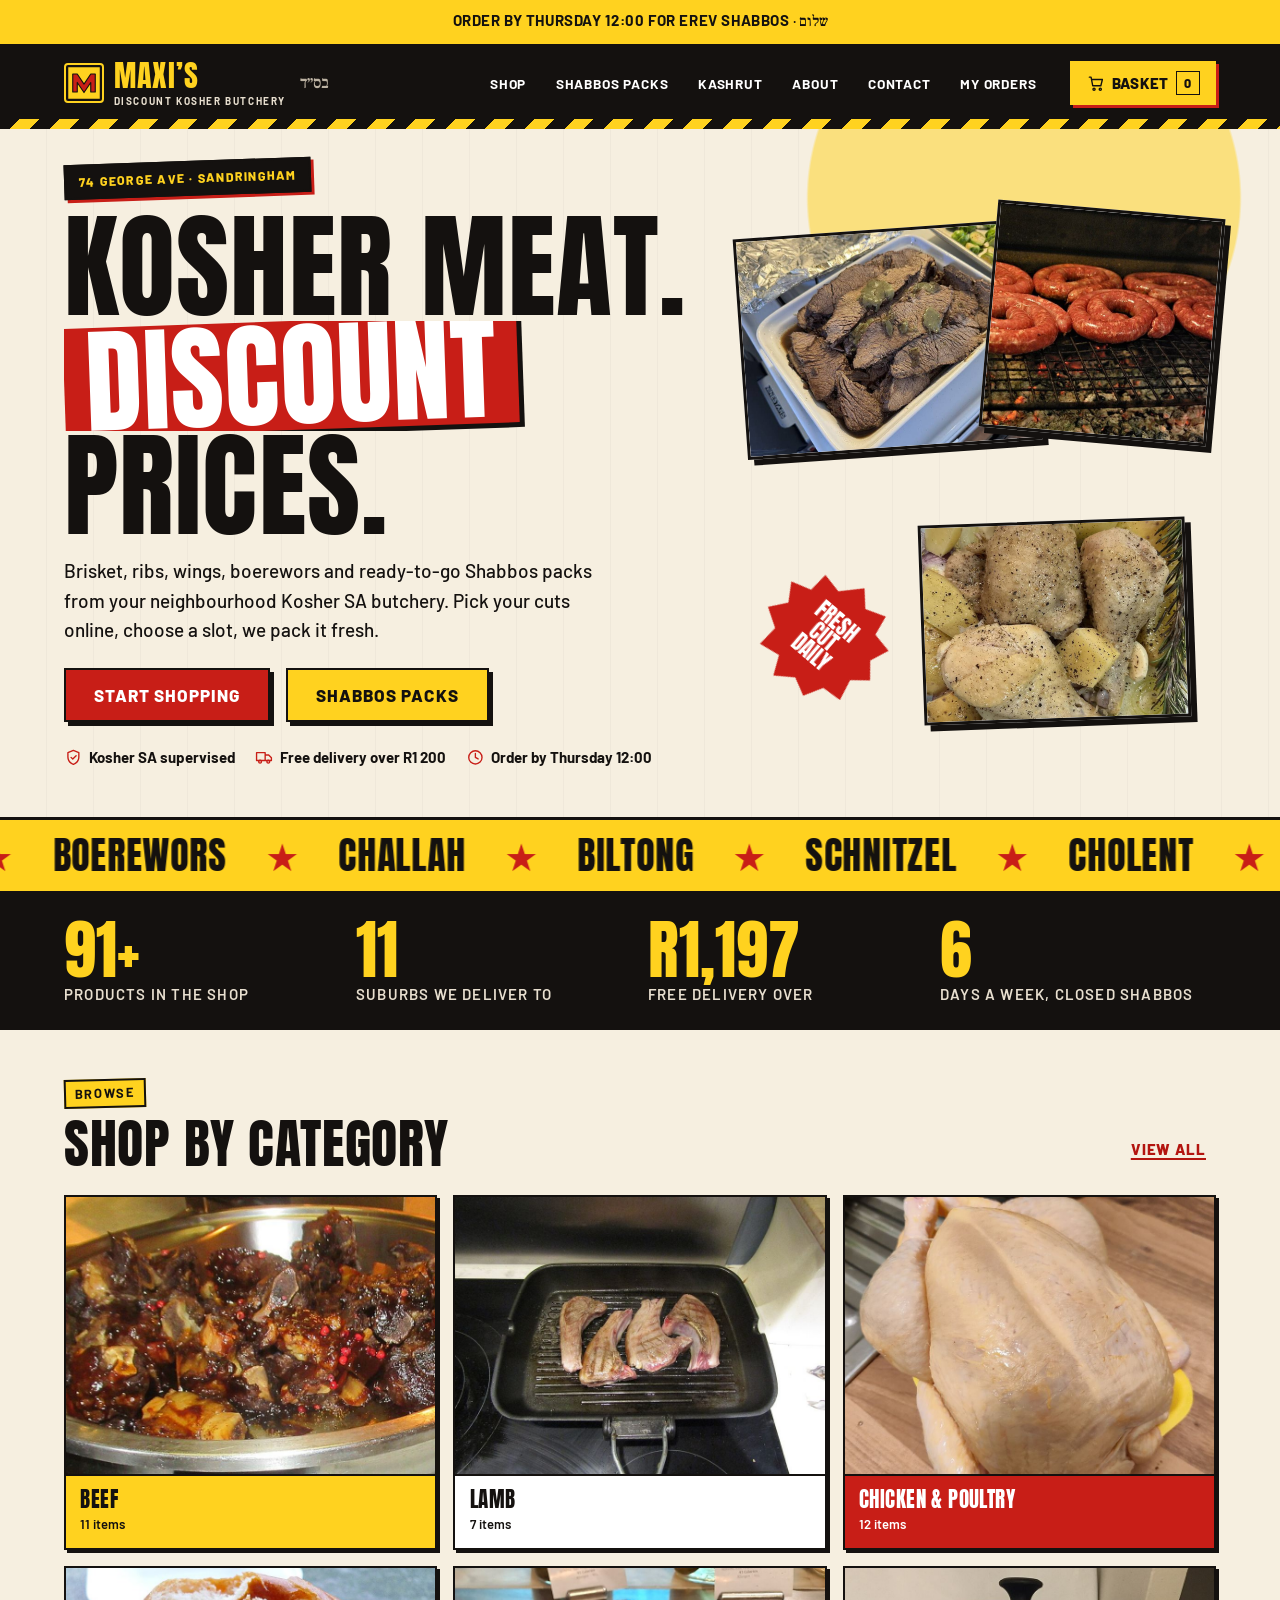
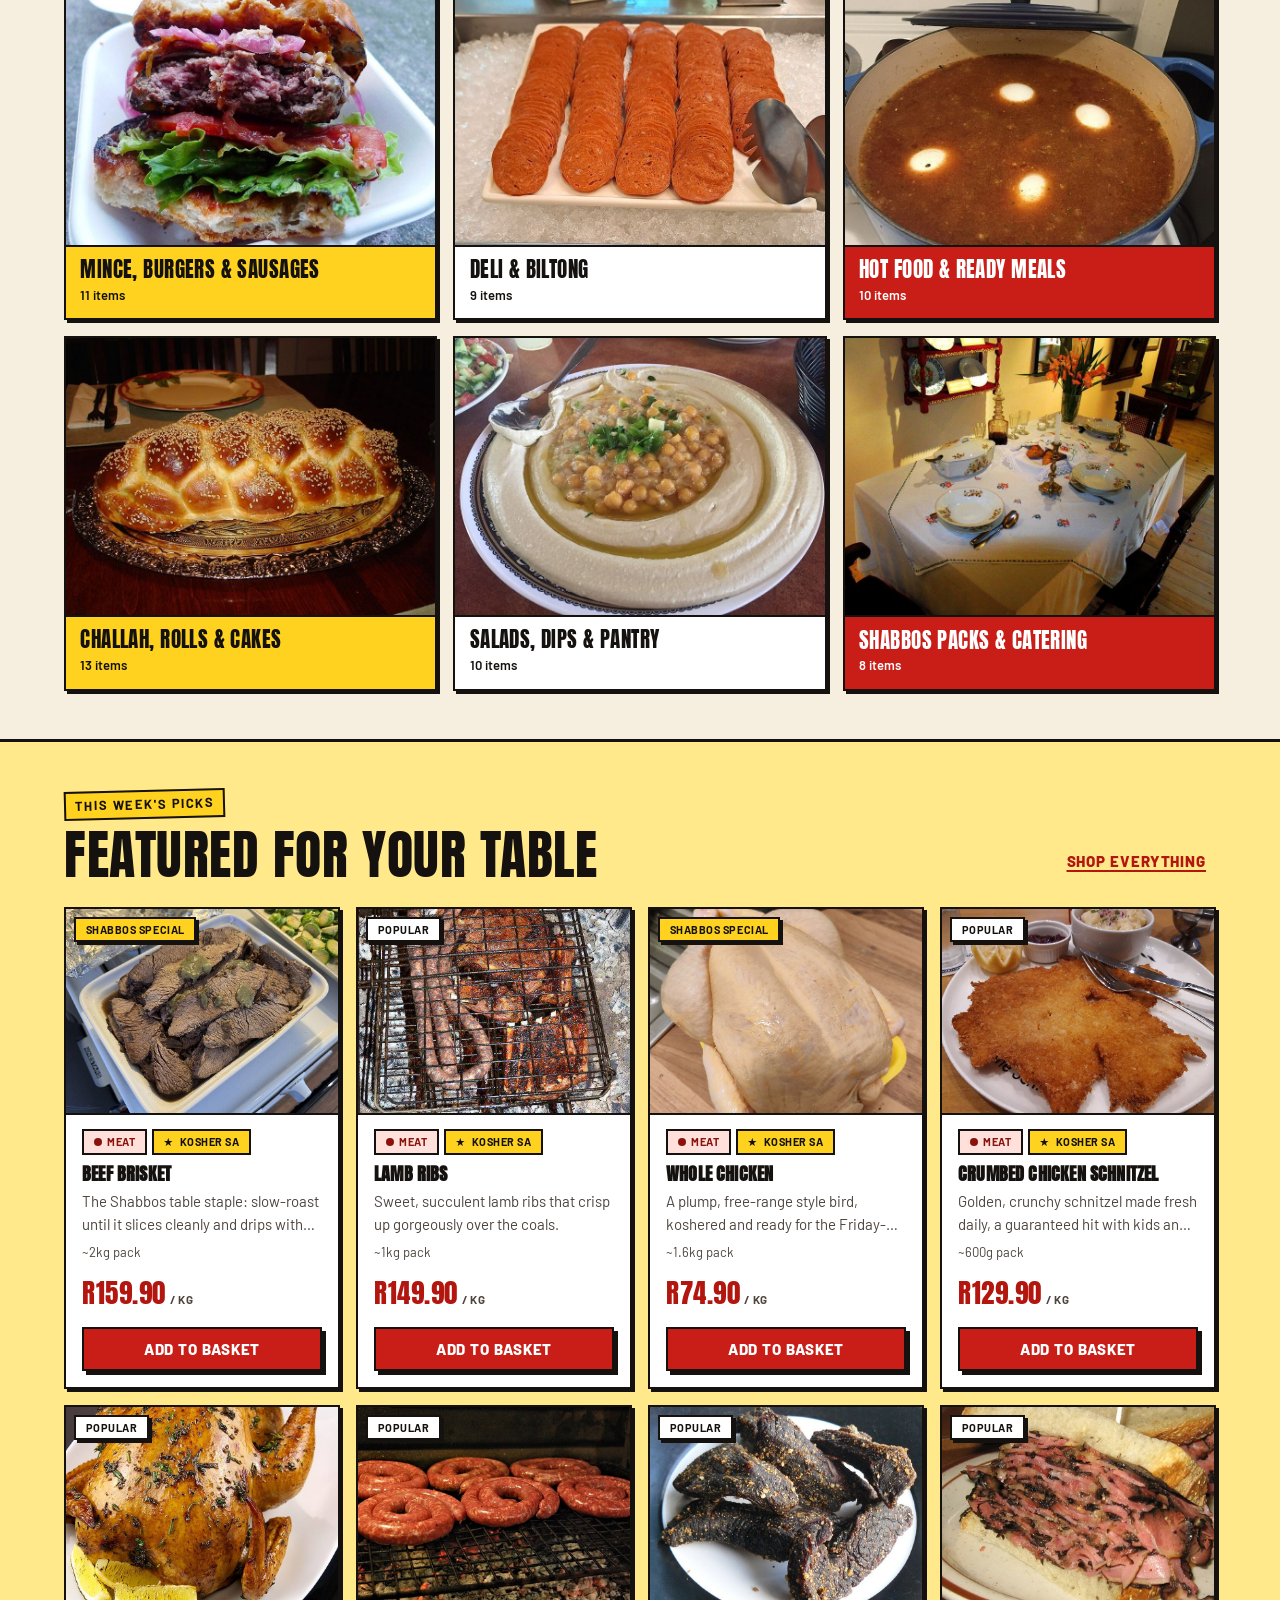
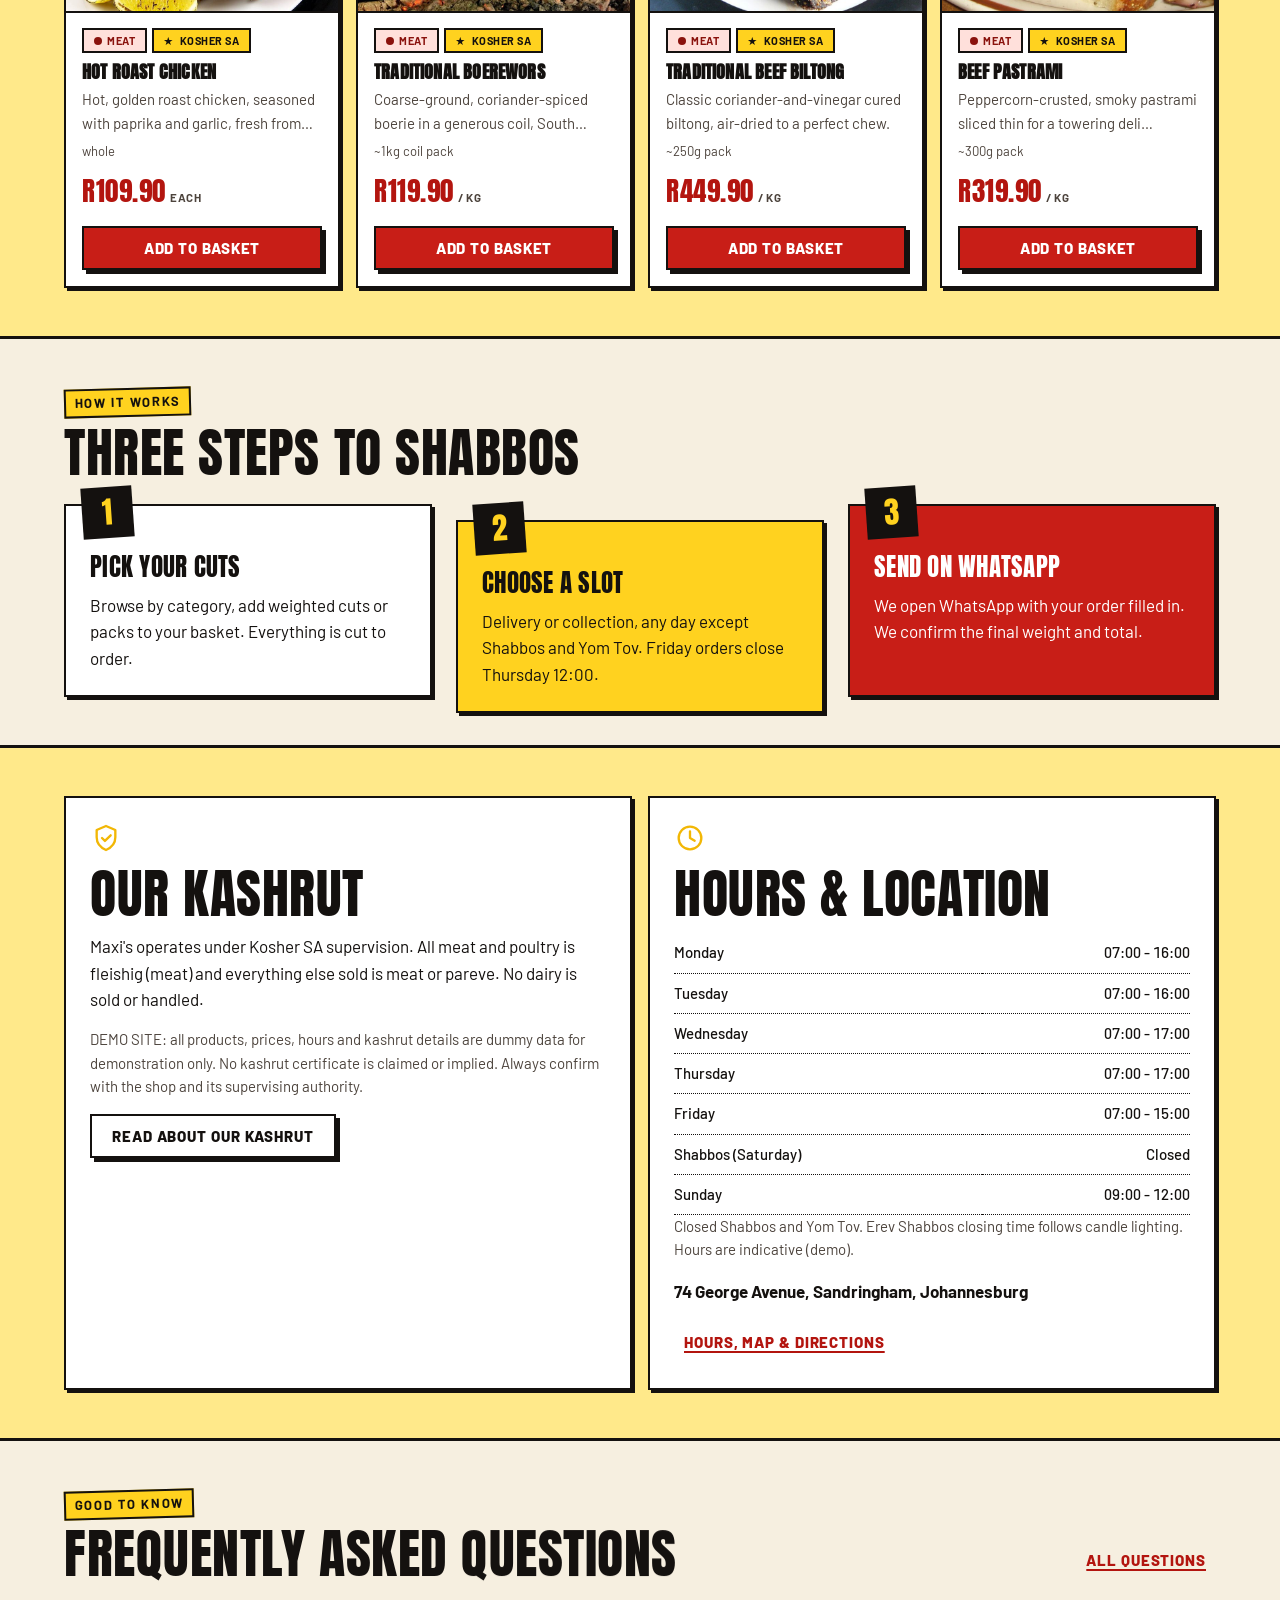
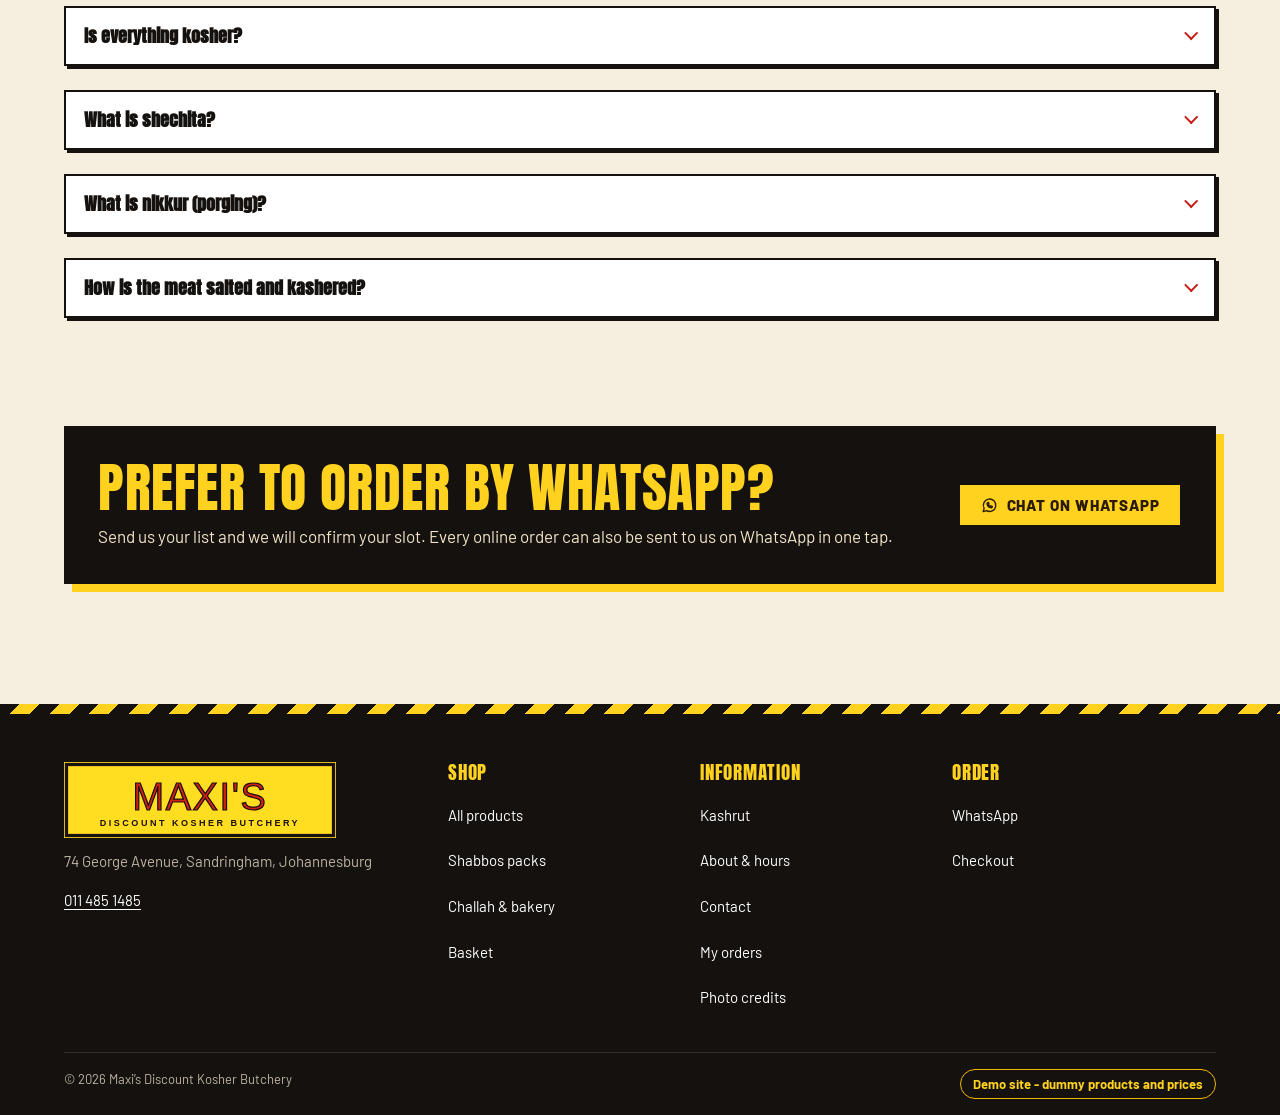
==== index.html @ 9401e1cf "Maxi's Discount Kosher Butchery demo site Co-Authored-By: Claude Sonnet 5.5 <noreply@anthropic.com> " ====
<!doctype html>
<html lang="en-ZA">
<head>
<meta charset="utf-8">
<meta name="viewport" content="width=device-width, initial-scale=1">
<title>Maxi's Discount Kosher Butchery - Sandringham, Johannesburg</title>
<meta name="description" content="Maxi's Discount Kosher Butchery on George Avenue, Sandringham. Kosher SA supervised beef, lamb, chicken, deli and Shabbos packs at discount prices. Demo site.">
<meta name="robots" content="index,follow">
<meta name="color-scheme" content="light">
<meta name="theme-color" content="#14110F">
<meta property="og:type" content="website">
<meta property="og:site_name" content="Maxi's Discount Kosher Butchery">
<meta property="og:title" content="Maxi's Discount Kosher Butchery">
<meta property="og:description" content="Kosher meat at discount prices from Sandringham, Johannesburg. Demo site.">
<meta property="og:image" content="assets/photos/shabbos-box.jpg">
<meta property="og:locale" content="en_ZA">
<meta name="twitter:card" content="summary">
<link rel="icon" href="assets/favicon.svg" type="image/svg+xml">
<link rel="manifest" href="manifest.webmanifest">
<link rel="preconnect" href="https://fonts.googleapis.com">
<link rel="preconnect" href="https://fonts.gstatic.com" crossorigin>
<link href="https://fonts.googleapis.com/css2?family=Anton&family=Barlow:wght@400;500;600;700&family=Frank+Ruhl+Libre:wght@500;700&display=swap" rel="stylesheet">
<link rel="stylesheet" href="css/tokens.css">
<link rel="stylesheet" href="css/base.css">
<link rel="stylesheet" href="css/components.css">
<link rel="stylesheet" href="css/pages.css">
<link rel="stylesheet" href="css/engineer.css">
<link rel="stylesheet" href="css/maxis.css">
<script type="application/ld+json">{"@context":"https://schema.org","@type":["Store","LocalBusiness"],"name":"Maxi's Discount Kosher Butchery","description":"Kosher SA supervised discount butchery in Sandringham, Johannesburg. DEMO site with dummy data.","url":"https://gavmag2025.github.io/maxis/","telephone":"+27114851485","priceRange":"R-RR","image":"https://gavmag2025.github.io/maxis/assets/logo.svg","servesCuisine":"Kosher","address":{"@type":"PostalAddress","streetAddress":"74 George Avenue","addressLocality":"Sandringham, Johannesburg","addressRegion":"Gauteng","addressCountry":"ZA"},"areaServed":["Sandringham","Linksfield","Glenhazel","Highlands North","Raedene","Orchards","Sydenham","Savoy Estate","Norwood","Waverley","Observatory"]}</script>
</head>
<body data-page="home">
<a class="skip-link" href="#main">Skip to content</a>
<div data-site-header></div>
<main id="main">

<section class="mx-hero"><div class="container mx-hero__inner">
  <div class="mx-hero__copy">
    <span class="mx-sticker mx-sticker--ink" data-fx="rise">74 George Ave &middot; Sandringham</span>
    <h1 class="mx-hero__title" data-split><span>Kosher meat.</span> <span class="mx-mark">Discount</span> <span>prices.</span></h1>
    <p class="mx-hero__lead" data-fx="rise">Brisket, ribs, wings, boerewors and ready-to-go Shabbos packs from your neighbourhood Kosher SA butchery. Pick your cuts online, choose a slot, we pack it fresh.</p>
    <div class="mx-hero__cta" data-fx="rise"><a class="btn btn--primary btn--lg" data-magnet href="shop.html">Start shopping</a><a class="btn btn--gold btn--lg" data-magnet href="shop.html?cat=shabbos-packs">Shabbos packs</a></div>
    <ul class="mx-hero__facts" data-fx="rise"><li><svg class="icon" aria-hidden="true"><use href="assets/icons.svg#shield"/></svg>Kosher SA supervised</li><li><svg class="icon" aria-hidden="true"><use href="assets/icons.svg#truck"/></svg>Free delivery over R1&nbsp;200</li><li><svg class="icon" aria-hidden="true"><use href="assets/icons.svg#clock"/></svg>Order by Thursday 12:00</li></ul>
  </div>
  <div class="mx-hero__art" aria-hidden="true">
    <div class="mx-photo mx-photo--a" data-parallax="-30"><img src="assets/photos/brisket.jpg" onerror="this.onerror=null;this.src='assets/art/brisket.svg'" alt="" width="600" height="450"></div>
    <div class="mx-photo mx-photo--b" data-parallax="40"><img src="assets/photos/boerewors.jpg" onerror="this.onerror=null;this.src='assets/art/boerewors.svg'" alt="" width="600" height="450"></div>
    <div class="mx-photo mx-photo--c" data-parallax="-60"><img src="assets/photos/chicken-pieces.jpg" onerror="this.onerror=null;this.src='assets/art/chicken-pieces.svg'" alt="" width="600" height="450"></div>
    <div class="mx-burst" data-spin><span>Fresh<br>cut<br>daily</span></div>
  </div>
</div></section>

<div class="mx-ticker" aria-hidden="true"><div class="mx-ticker__track" data-marquee>
  <span>Brisket</span><span>Short ribs</span><span>Wings</span><span>Boerewors</span><span>Challah</span><span>Biltong</span><span>Schnitzel</span><span>Cholent</span><span>Shabbos packs</span><span>Droewors</span>
</div></div>

<section class="mx-stats" aria-label="Maxi's at a glance"><ul class="mx-stats__list">
  <li><strong><span data-countup data-from="products">0</span>+</strong><span>products in the shop</span></li>
  <li><strong><span data-countup data-from="zones">0</span></strong><span>suburbs we deliver to</span></li>
  <li><strong>R<span data-countup data-from="free">0</span></strong><span>free delivery over</span></li>
  <li><strong><span data-countup data-to="6">0</span></strong><span>days a week, closed Shabbos</span></li></ul></section>

<section class="section"><div class="container">
  <div class="sec-head"><div><span class="eyebrow">Browse</span><h2 data-split>Shop by category</h2></div><a class="btn btn--text" href="shop.html">View all</a></div>
  <ul class="cat-grid" data-bind="categories" data-stagger></ul></div></section>

<section class="section section--alt"><div class="container">
  <div class="sec-head"><div><span class="eyebrow">This week's picks</span><h2 data-split>Featured for your table</h2></div><a class="btn btn--text" href="shop.html">Shop everything</a></div>
  <ul class="product-grid" data-bind="featured" data-limit="8" data-stagger></ul></div></section>

<section class="section"><div class="container">
  <div class="sec-head"><div><span class="eyebrow">How it works</span><h2 data-split>Three steps to Shabbos</h2></div></div>
  <ol class="mx-steps" data-stagger>
    <li><span class="mx-steps__n">1</span><h3>Pick your cuts</h3><p>Browse by category, add weighted cuts or packs to your basket. Everything is cut to order.</p></li>
    <li><span class="mx-steps__n">2</span><h3>Choose a slot</h3><p>Delivery or collection, any day except Shabbos and Yom Tov. Friday orders close Thursday 12:00.</p></li>
    <li><span class="mx-steps__n">3</span><h3>Send on WhatsApp</h3><p>We open WhatsApp with your order filled in. We confirm the final weight and total.</p></li>
  </ol></div></section>

<section class="section section--alt"><div class="container"><div class="info-grid info-grid--2">
  <div class="info-card"><svg class="icon" aria-hidden="true"><use href="assets/icons.svg#shield"/></svg><h2>Our kashrut</h2><p data-text="kashrut.statement"></p><p class="text-sm muted" data-text="kashrut.disclaimer"></p><a class="btn btn--secondary" href="kashrut.html">Read about our kashrut</a></div>
  <div class="info-card"><svg class="icon" aria-hidden="true"><use href="assets/icons.svg#clock"/></svg><h2>Hours &amp; location</h2><div data-bind="hours"></div><p><strong data-text="shop.address"></strong></p><a class="btn btn--text" href="about.html">Hours, map &amp; directions</a></div></div></div></section>

<section class="section"><div class="container"><div class="sec-head"><div><span class="eyebrow">Good to know</span><h2 data-split>Frequently asked questions</h2></div><a class="btn btn--text" href="kashrut.html#faq">All questions</a></div>
  <div class="faq" data-bind="faq" data-limit="4"></div></div></section>

<section class="section"><div class="container"><div class="callout"><div><h2>Prefer to order by WhatsApp?</h2><p>Send us your list and we will confirm your slot. Every online order can also be sent to us on WhatsApp in one tap.</p></div><a class="btn" data-magnet data-link="wa" href="#" rel="noopener"><svg class="icon" aria-hidden="true"><use href="assets/icons.svg#whatsapp"/></svg> Chat on WhatsApp</a></div></div></section>
</main>
<div data-site-footer></div>
<noscript><p class="container" style="padding:1rem 0">This shop needs JavaScript to show products and your basket. You can still call us on 011 485 1485 or message us on WhatsApp.</p></noscript>
<script src="data/config.js" defer></script>
<script src="data/products.js" defer></script>
<script src="js/format.js" defer></script>
<script src="js/catalog.js" defer></script>
<script src="js/rules.js" defer></script>
<script src="js/store.js" defer></script>
<script src="js/ui.js" defer></script>
<script src="js/content.js" defer></script>
<script src="vendor/gsap.min.js" defer></script>
<script src="vendor/ScrollTrigger.min.js" defer></script>
<script src="vendor/SplitText.min.js" defer></script>
<script src="vendor/lenis.min.js" defer></script>
<script src="js/fx.js" defer></script>
</body>
</html>
---- css/tokens.css ----
/* Maxi's Discount Kosher Butchery - design tokens. Butcher-paper cream, signal red, price-tag yellow, ink black. Light only (bold flyer look). */
:root {
  /* brand */
  --burgundy-900: #4A0B08;
  --burgundy-800: #14110F;
  --burgundy-700: #C81E17;   /* primary: signal red */
  --burgundy-600: #A8140E;
  --burgundy-500: #E23A2E;
  --burgundy-100: #FFE0DB;
  --brass-700: #6B4E00;      /* brass as TEXT on cream (AA) */
  --brass-600: #8F6A00;
  --brass-500: #F2B705;      /* brass as DECORATION */
  --brass-400: #FFD21F;
  --brass-200: #FFEFA8;
  --herb-700: #14573A;
  --herb-600: #1B6B43;
  --herb-100: #E3EFDC;
  --char-900: #14110F;
  --char-700: #3A332E;
  --char-500: #6B625B;

  /* semantic - light */
  --bg: #F6EFE0;
  --bg-alt: #FFE98A;
  --surface: #FFFFFF;
  --surface-2: #F1E7CF;
  --ink: var(--char-900);
  --ink-2: #4D443D;          /* 7.0:1 on --bg */
  --ink-inverse: #FFF8EA;
  --line: #D8CBAE;
  --line-strong: #14110F;
  --primary: var(--burgundy-700);
  --primary-hover: var(--burgundy-600);
  --primary-ink: #FFFFFF;
  --primary-text: #B3150F; /* primary used as TEXT colour */
  --primary-soft: var(--burgundy-100);
  --accent: var(--brass-500);
  --accent-ink: #6B4E00;
  --accent-soft: var(--brass-200);
  --pareve: var(--herb-600);
  --pareve-bg: var(--herb-100);
  --meat: var(--burgundy-700);
  --meat-bg: var(--burgundy-100);
  --success: #2F6B3A;
  --warn-bg: #FBE9BE;
  --warn-ink: #5C3F06;
  --danger: #A3202E;
  --focus: #1F5FBF;
  --overlay: rgba(36, 22, 24, .55);
  --announce-bg: #FFD21F;
  --announce-ink: #14110F;
  --footer-bg: #14110F;
  --footer-ink: #F6EFE0;
  --footer-ink-2: #BDB3A3;
  --skeleton-a: #E9DDC2;
  --skeleton-b: #F6EFE0;

  /* geometric border motif (fine lattice, neutral) */
  --motif: repeating-linear-gradient(135deg,#14110F 0 14px,#FFD21F 14px 28px);
  --pattern: none;

  /* type */
  --font-display: "Anton", "Impact", "Haettenschweiler", "Arial Narrow Bold", sans-serif;
  --font-body: "Barlow", system-ui, -apple-system, "Segoe UI", Roboto, "Helvetica Neue", Arial, sans-serif;
  --font-hebrew: "Frank Ruhl Libre", "David", "Times New Roman", serif;
  --fs-xs: .8125rem;  --fs-sm: .9375rem;  --fs-base: 1.0625rem;
  --fs-md: 1.1875rem; --fs-lg: clamp(1.3rem, 1.1rem + 1vw, 1.65rem);
  --fs-xl: clamp(1.7rem, 1.3rem + 2vw, 2.4rem);
  --fs-2xl: clamp(2.2rem, 1.5rem + 3.6vw, 3.8rem);
  --lh-tight: 1.15; --lh-body: 1.55;

  /* space (4px base) */
  --s-1: .25rem; --s-2: .5rem; --s-3: .75rem; --s-4: 1rem; --s-5: 1.5rem;
  --s-6: 2rem; --s-7: 3rem; --s-8: 4.5rem;
  --gutter: 1rem;
  --container: 76rem;

  /* shape + depth */
  --r-sm: 4px; --r-md: 6px; --r-lg: 10px; --r-pill: 999px;
  --shadow-1: 3px 3px 0 #14110F;
  --shadow-2: 6px 6px 0 #14110F;
  --shadow-3: 8px 8px 0 #14110F;

  /* motion */
  --ease: cubic-bezier(.2, .7, .2, 1);
  --t-fast: 140ms; --t-med: 260ms;

  /* sizing */
  --tap: 44px;
  --header-h: 64px;
  --z-header: 50; --z-drawer: 80; --z-toast: 100;

  color-scheme: light;
}

@media (min-width: 40em) { :root { --gutter: 1.5rem; --header-h: 72px; } }
@media (min-width: 64em) { :root { --gutter: 2rem; } }
---- css/base.css ----
/* base.css - reset, typography, layout primitives, a11y utilities */
*, *::before, *::after { box-sizing: border-box; }
html { -webkit-text-size-adjust: 100%; text-size-adjust: 100%; scroll-behavior: smooth; scroll-padding-top: calc(var(--header-h) + 1rem); }
body {
  margin: 0; background: var(--bg); color: var(--ink);
  font-family: var(--font-body); font-size: var(--fs-base); line-height: var(--lh-body);
  -webkit-font-smoothing: antialiased; text-rendering: optimizeLegibility;
  min-height: 100vh; min-height: 100dvh; display: flex; flex-direction: column;
}
body > main { flex: 1 0 auto; }
img, svg, video { max-width: 100%; height: auto; display: block; }
button, input, select, textarea { font: inherit; color: inherit; }
button { cursor: pointer; }
a { color: var(--primary-text); text-underline-offset: .2em; text-decoration-thickness: 1px; }
a:hover { text-decoration-thickness: 2px; }
p { margin: 0 0 var(--s-4); }
h1, h2, h3, h4 { font-family: var(--font-display); font-weight: 600; line-height: var(--lh-tight); margin: 0 0 var(--s-3); letter-spacing: -.01em; font-variation-settings: "opsz" 72; }
h1 { font-size: var(--fs-2xl); } h2 { font-size: var(--fs-xl); } h3 { font-size: var(--fs-lg); } h4 { font-size: var(--fs-md); }
ul, ol { margin: 0 0 var(--s-4); padding-left: 1.25rem; }
hr { border: 0; border-top: 1px solid var(--line); margin: var(--s-5) 0; }
small, .text-sm { font-size: var(--fs-sm); }
.text-xs { font-size: var(--fs-xs); }
.muted { color: var(--ink-2); }
.num { font-variant-numeric: tabular-nums; }
.price { font-weight: 700; font-variant-numeric: tabular-nums; }

/* Hebrew: always mark <span class="he" lang="he" dir="rtl">בס״ד</span> */
.he, [lang="he"] { font-family: var(--font-hebrew); direction: rtl; unicode-bidi: isolate; font-weight: 500; letter-spacing: 0; }

/* focus: always visible */
:focus-visible { outline: 3px solid var(--focus); outline-offset: 2px; border-radius: 4px; }
:focus:not(:focus-visible) { outline: none; }

/* layout */
.container { width: 100%; max-width: var(--container); margin-inline: auto; padding-inline: var(--gutter); }
.section { padding-block: var(--s-7); }
.section--alt { background: var(--bg-alt); }
.section--pattern { background: var(--bg-alt) var(--pattern); }
.stack > * + * { margin-top: var(--stack, var(--s-4)); }
.cluster { display: flex; flex-wrap: wrap; gap: var(--gap, var(--s-3)); align-items: center; }
.grid { display: grid; gap: var(--gap, var(--s-4)); }
.sec-head { display: flex; flex-wrap: wrap; align-items: end; justify-content: space-between; gap: var(--s-2) var(--s-4); margin-bottom: var(--s-5); }
.sec-head h2 { margin: 0; }
.eyebrow { display: inline-block; font-size: var(--fs-xs); font-weight: 700; letter-spacing: .14em; text-transform: uppercase; color: var(--accent-ink); margin-bottom: var(--s-2); }
.motif-rule { height: 12px; background: var(--motif) repeat-x center; border: 0; margin: var(--s-5) 0; opacity: .9; }
.motif-rule--edge { margin: 0; }

/* a11y utilities */
.visually-hidden { position: absolute !important; width: 1px; height: 1px; margin: -1px; padding: 0; overflow: hidden; clip: rect(0 0 0 0); white-space: nowrap; border: 0; }
.skip-link { position: absolute; left: var(--s-3); top: -100px; z-index: 200; background: var(--primary); color: var(--primary-ink); padding: .75rem 1rem; border-radius: var(--r-sm); font-weight: 700; }
.skip-link:focus { top: var(--s-3); }
[hidden] { display: none !important; }
.no-scroll { overflow: hidden; }

@media (prefers-reduced-motion: reduce) {
  html { scroll-behavior: auto; }
  *, *::before, *::after { animation-duration: .001ms !important; animation-iteration-count: 1 !important; transition-duration: .001ms !important; scroll-behavior: auto !important; }
}
@media print { .announce, .site-header, .site-footer, .drawer, .toast-region { display: none !important; } body { background: #fff; color: #000; } }
---- css/components.css ----
/* components.css - reusable UI. Mobile-first; state classes use .is-* ; ARIA drives semantics. */

/* ---------- icons ---------- */
.icon { width: 1.25em; height: 1.25em; flex: none; fill: none; stroke: currentColor; stroke-width: 1.75; stroke-linecap: round; stroke-linejoin: round; vertical-align: -.2em; }
.icon--fill { fill: currentColor; stroke: none; }
.icon-btn { display: inline-grid; place-items: center; width: var(--tap); height: var(--tap); border: 0; border-radius: var(--r-pill); background: transparent; color: inherit; position: relative; transition: background var(--t-fast); }
.icon-btn:hover { background: color-mix(in srgb, currentColor 10%, transparent); }
.icon-btn .icon { width: 1.5rem; height: 1.5rem; }

/* ---------- buttons ---------- */
.btn { --btn-bg: var(--primary); --btn-ink: var(--primary-ink); --btn-bd: transparent;
  display: inline-flex; align-items: center; justify-content: center; gap: .5rem; min-height: var(--tap); padding: .65rem 1.25rem;
  border: 1.5px solid var(--btn-bd); border-radius: var(--r-pill); background: var(--btn-bg); color: var(--btn-ink);
  font-weight: 700; font-size: var(--fs-sm); line-height: 1.2; text-decoration: none; text-align: center; white-space: nowrap;
  transition: background var(--t-fast), transform var(--t-fast), box-shadow var(--t-fast), border-color var(--t-fast); }
.btn:hover { --btn-bg: var(--primary-hover); text-decoration: none; box-shadow: var(--shadow-1); }
.btn:active { transform: translateY(1px); }
.btn[disabled], .btn[aria-disabled="true"] { opacity: .5; cursor: not-allowed; box-shadow: none; transform: none; }
.btn--primary { /* default look; explicit class for clarity */ }
.btn--secondary { --btn-bg: transparent; --btn-ink: var(--primary-text); --btn-bd: var(--primary); }
.btn--secondary:hover { --btn-bg: var(--primary-soft); }
.btn--ghost { --btn-bg: transparent; --btn-ink: var(--ink); }
.btn--ghost:hover { --btn-bg: var(--surface-2); box-shadow: none; }
.btn--gold { --btn-bg: var(--brass-400); --btn-ink: #2B1A06; }
.btn--gold:hover { --btn-bg: #E6B455; }
.btn--whatsapp { --btn-bg: #1E7B46; --btn-ink: #fff; }
.btn--whatsapp:hover { --btn-bg: #176338; }
.btn--sm { padding: .45rem .9rem; font-size: var(--fs-xs); }
.btn--lg { padding: .9rem 1.75rem; font-size: var(--fs-base); }
.btn--block { display: flex; width: 100%; }
.btn--text { --btn-bg: transparent; --btn-ink: var(--primary-text); padding-inline: .5rem; text-decoration: underline; }
.btn--text:hover { --btn-bg: transparent; box-shadow: none; }

/* ---------- announcement bar ---------- */
.announce { background: var(--announce-bg); color: var(--announce-ink); font-size: var(--fs-sm); position: relative; }
.announce::after { content: ""; position: absolute; inset: auto 0 0 0; height: 3px; background: var(--motif) repeat-x center / auto 3px; opacity: .8; }
.announce__inner { display: flex; align-items: center; justify-content: center; flex-wrap: wrap; gap: .25rem .75rem; padding: .55rem var(--gutter) .7rem; text-align: center; }
.announce__text { margin: 0; font-weight: 500; }
.announce strong { color: var(--brass-400); }
.announce a { color: inherit; font-weight: 700; }
.announce--closed { background: #5C3F06; }

/* ---------- header / nav ---------- */
.site-header { position: sticky; top: 0; z-index: var(--z-header); background: color-mix(in srgb, var(--bg) 94%, transparent); backdrop-filter: saturate(1.4) blur(10px); border-bottom: 1px solid var(--line); }
.site-header__bar { display: flex; align-items: center; gap: var(--s-2); min-height: var(--header-h); }
.brand { display: inline-flex; align-items: center; gap: .6rem; text-decoration: none; color: var(--ink); margin-right: auto; padding-block: .25rem; }
.brand:hover { text-decoration: none; }
.brand__mark { width: 2.5rem; height: 2.5rem; border-radius: 12px; }
.brand__text { display: grid; line-height: 1.05; }
.brand__name { font-family: var(--font-display); font-weight: 700; font-size: 1.5rem; color: var(--primary-text); letter-spacing: -.01em; font-variation-settings: "opsz" 96; }
.brand__sub { display: none; font-size: .625rem; font-weight: 700; letter-spacing: .16em; text-transform: uppercase; color: var(--ink-2); margin-top: .2rem; }
.bsd { display: none; font-size: 1.05rem; color: var(--accent-ink); margin-left: .25rem; }
.nav { display: none; }
.nav__link { display: inline-flex; align-items: center; min-height: var(--tap); padding: 0 .85rem; border-radius: var(--r-pill); font-weight: 600; font-size: var(--fs-sm); color: var(--ink); text-decoration: none; transition: background var(--t-fast), color var(--t-fast); }
.nav__link:hover { background: var(--surface-2); text-decoration: none; }
.nav__link[aria-current="page"] { color: var(--primary-text); background: var(--primary-soft); }
.header-actions { display: flex; align-items: center; gap: .25rem; }
.cart-btn { display: inline-flex; align-items: center; gap: .4rem; min-height: var(--tap); padding: 0 .9rem; border: 0; border-radius: var(--r-pill); background: var(--primary); color: var(--primary-ink); font-weight: 700; font-size: var(--fs-sm); transition: background var(--t-fast), transform var(--t-fast); }
.cart-btn:hover { background: var(--primary-hover); }
.cart-btn__label { display: none; }
.cart-btn__count { display: inline-grid; place-items: center; min-width: 1.5rem; height: 1.5rem; padding: 0 .35rem; border-radius: var(--r-pill); background: var(--brass-400); color: #2B1A06; font-size: .8125rem; font-variant-numeric: tabular-nums; }
.cart-btn__count[data-count="0"] { background: transparent; color: inherit; border: 1.5px solid currentColor; }
.cart-btn.is-bump { animation: bump .4s var(--ease); }
@keyframes bump { 40% { transform: scale(1.1); } }
.nav-toggle .nav-toggle__bars, .nav-toggle .nav-toggle__bars::before, .nav-toggle .nav-toggle__bars::after { display: block; width: 22px; height: 2px; background: currentColor; border-radius: 2px; transition: transform var(--t-med) var(--ease), opacity var(--t-fast); }
.nav-toggle__bars { position: relative; }
.nav-toggle__bars::before, .nav-toggle__bars::after { content: ""; position: absolute; left: 0; }
.nav-toggle__bars::before { top: -7px; } .nav-toggle__bars::after { top: 7px; }
.nav-toggle[aria-expanded="true"] .nav-toggle__bars { background: transparent; }
.nav-toggle[aria-expanded="true"] .nav-toggle__bars::before { transform: translateY(7px) rotate(45deg); }
.nav-toggle[aria-expanded="true"] .nav-toggle__bars::after { transform: translateY(-7px) rotate(-45deg); }

.mobile-menu { position: fixed; inset: var(--header-h) 0 0 0; z-index: calc(var(--z-header) - 1); background: var(--bg); padding: var(--s-4) var(--gutter) var(--s-7); overflow-y: auto; visibility: hidden; opacity: 0; transform: translateY(-8px); transition: opacity var(--t-med) var(--ease), transform var(--t-med) var(--ease), visibility 0s var(--t-med); }
.mobile-menu.is-open { visibility: visible; opacity: 1; transform: none; transition-delay: 0s; }
.mobile-menu__list { list-style: none; margin: 0 0 var(--s-5); padding: 0; }
.mobile-menu__link { display: flex; align-items: center; justify-content: space-between; min-height: 52px; padding: .5rem .25rem; font-family: var(--font-display); font-size: 1.35rem; font-weight: 600; color: var(--ink); text-decoration: none; border-bottom: 1px solid var(--line); }
.mobile-menu__link[aria-current="page"] { color: var(--primary-text); }
.mobile-menu__foot { display: grid; gap: var(--s-3); }
.motif-bar { display: block; height: 12px; background: var(--motif) repeat-x center; }

@media (min-width: 62em) {
  .nav { display: flex; gap: .15rem; margin-right: var(--s-3); }
  .nav-toggle, .mobile-menu { display: none; }
  .brand { margin-right: var(--s-5); }
  .brand__sub, .bsd { display: block; }
  .cart-btn__label { display: inline; }
  .nav { margin-left: auto; }
}
@media (min-width: 26em) and (max-width: 61.99em) { .brand__sub { display: block; } }

/* ---------- hero ---------- */
.hero { position: relative; overflow: hidden; background: var(--burgundy-800) var(--pattern); color: #FBEFD6; isolation: isolate; }
.hero::before { content: ""; position: absolute; inset: 0; background: radial-gradient(60% 80% at 85% 20%, rgba(217, 164, 65, .22), transparent 60%), radial-gradient(50% 60% at 0% 100%, rgba(0, 0, 0, .3), transparent 70%); z-index: -1; }
.hero__inner { display: grid; gap: var(--s-6); padding-block: var(--s-6) var(--s-7); align-items: center; }
.hero .eyebrow { color: var(--brass-400); }
.hero__title { font-size: var(--fs-2xl); color: #FFF8EA; margin-bottom: var(--s-4); font-variation-settings: "opsz" 144, "SOFT" 40; }
.hero__title em { font-style: italic; color: var(--brass-400); font-weight: 500; }
.hero__lead { font-size: var(--fs-md); max-width: 36rem; color: #F1E3C7; margin-bottom: var(--s-5); }
.hero__cta { display: flex; flex-wrap: wrap; gap: var(--s-3); margin-bottom: var(--s-5); }
.hero .btn--secondary { --btn-ink: #FFF8EA; --btn-bd: rgba(255, 248, 234, .55); }
.hero .btn--secondary:hover { --btn-bg: rgba(255, 255, 255, .12); }
.hero .btn--primary, .hero .btn--gold { --btn-bg: var(--brass-400); --btn-ink: #2B1A06; }
.hero__facts { list-style: none; display: flex; flex-wrap: wrap; gap: .5rem 1.25rem; margin: 0; padding: 0; font-size: var(--fs-sm); color: #EBD9B6; }
.hero__facts li { display: inline-flex; align-items: center; gap: .4rem; }
.hero__facts .icon { color: var(--brass-400); }
.hero__art { position: relative; justify-self: center; width: min(100%, 26rem); aspect-ratio: 1 / 1.05; }
.hero__arch { position: absolute; inset: 0 8% 8% 8%; border-radius: 999px 999px var(--r-lg) var(--r-lg); overflow: hidden; border: 3px solid var(--brass-400); box-shadow: var(--shadow-3), 0 0 0 8px rgba(217, 164, 65, .18); background: #F6E6C8; }
.hero__arch img { width: 100%; height: 100%; object-fit: cover; }
.hero__chip { position: absolute; width: 38%; aspect-ratio: 1; border-radius: 50%; overflow: hidden; border: 4px solid var(--burgundy-800); box-shadow: var(--shadow-2); background: #F6E6C8; }
.hero__chip img { width: 100%; height: 100%; object-fit: cover; }
.hero__chip--a { left: -2%; bottom: 0; } .hero__chip--b { right: -2%; bottom: 14%; width: 30%; }
@media (min-width: 52em) { .hero__inner { grid-template-columns: 1.1fr .9fr; padding-block: var(--s-8); gap: var(--s-7); } }

/* ---------- section: category tiles ---------- */
.cat-grid { list-style: none; margin: 0; padding: 0; display: grid; grid-template-columns: repeat(2, 1fr); gap: var(--s-3); }
.cat-tile { position: relative; display: flex; flex-direction: column; height: 100%; text-decoration: none; color: var(--ink); background: var(--surface); border: 1px solid var(--line); border-radius: var(--r-md); overflow: hidden; box-shadow: var(--shadow-1); transition: transform var(--t-med) var(--ease), box-shadow var(--t-med), border-color var(--t-fast); }
.cat-tile:hover { transform: translateY(-3px); box-shadow: var(--shadow-2); border-color: var(--brass-500); text-decoration: none; }
.cat-tile__art { width: 100%; aspect-ratio: 4 / 3; object-fit: cover; }
.cat-tile__body { display: grid; gap: .1rem; padding: .7rem .9rem .85rem; border-top: 3px solid var(--brass-400); }
.cat-tile__name { font-family: var(--font-display); font-weight: 600; font-size: 1.1rem; line-height: 1.2; }
.cat-tile__count { font-size: var(--fs-xs); color: var(--ink-2); }
@media (min-width: 40em) { .cat-grid { grid-template-columns: repeat(3, 1fr); gap: var(--s-4); } }
@media (min-width: 64em) { .cat-tile__name { font-size: 1.25rem; } }

/* ---------- badges ---------- */
.badge { display: inline-flex; align-items: center; gap: .35rem; padding: .18rem .6rem; border-radius: var(--r-pill); font-size: .75rem; font-weight: 700; letter-spacing: .03em; line-height: 1.4; white-space: nowrap; background: var(--surface-2); color: var(--ink); border: 1px solid var(--line); }
.badge::before { content: ""; width: .5rem; height: .5rem; border-radius: 50%; background: currentColor; }
.badge--meat { background: var(--meat-bg); color: var(--meat); border-color: transparent; }
.badge--pareve { background: var(--pareve-bg); color: var(--pareve); border-color: transparent; }
.badge--pareve::before { border-radius: 2px; transform: rotate(45deg); }
.badge--kosher-sa { background: var(--accent-soft); color: var(--accent-ink); border-color: transparent; }
.badge--kosher-sa::before { content: "\2605"; width: auto; height: auto; background: none; font-size: .7rem; }
.badge--popular, .badge--special, .badge--new { background: var(--primary); color: var(--primary-ink); border-color: transparent; }
.badge--popular::before, .badge--special::before, .badge--new::before { display: none; }
.badge--special { background: var(--brass-400); color: #2B1A06; }
.badge--new { background: var(--herb-600); color: #fff; }
.badge--out { background: var(--char-700); color: #fff; border-color: transparent; }
.badge--out::before { display: none; }

/* ---------- quantity stepper ---------- */
.qty { display: inline-flex; align-items: center; border: 1.5px solid var(--line-strong); border-radius: var(--r-pill); background: var(--surface); overflow: hidden; }
.qty__btn { flex: none; width: var(--tap); height: var(--tap); border: 0; background: transparent; color: var(--primary-text); font-size: 1.4rem; font-weight: 700; line-height: 1; display: grid; place-items: center; transition: background var(--t-fast); }
.qty__btn:hover:not([disabled]) { background: var(--primary-soft); }
.qty__btn[disabled] { opacity: .35; cursor: not-allowed; }
.qty__input { width: 3.5rem; min-width: 0; min-height: var(--tap); border: 0; background: transparent; text-align: center; font-weight: 700; font-variant-numeric: tabular-nums; -moz-appearance: textfield; padding: 0; }
.qty__input::-webkit-outer-spin-button, .qty__input::-webkit-inner-spin-button { -webkit-appearance: none; margin: 0; }
.qty__input:focus-visible { outline-offset: -3px; }
.qty__unit { padding-right: .85rem; margin-left: -.35rem; font-size: var(--fs-xs); color: var(--ink-2); font-weight: 600; }

/* ---------- product card + grid ---------- */
.product-grid { list-style: none; margin: 0; padding: 0; display: grid; grid-template-columns: repeat(2, minmax(0, 1fr)); gap: var(--s-3); }
@media (min-width: 48em) { .product-grid { grid-template-columns: repeat(3, minmax(0, 1fr)); gap: var(--s-4); } }
@media (min-width: 72em) { .product-grid { grid-template-columns: repeat(4, minmax(0, 1fr)); } }
.product-card { position: relative; display: flex; flex-direction: column; height: 100%; background: var(--surface); border: 1px solid var(--line); border-radius: var(--r-md); overflow: hidden; box-shadow: var(--shadow-1); transition: box-shadow var(--t-med), transform var(--t-med) var(--ease); }
.product-card:hover { box-shadow: var(--shadow-2); transform: translateY(-2px); }
.product-card__media { position: relative; display: block; background: var(--bg-alt); aspect-ratio: 4 / 3; }
.product-card__media img { width: 100%; height: 100%; object-fit: cover; }
.product-card__flag { position: absolute; top: .5rem; left: .5rem; box-shadow: var(--shadow-1); }
.product-card__body { display: flex; flex-direction: column; flex: 1; gap: .35rem; padding: .75rem .8rem .9rem; }
.product-card__badges { display: flex; flex-wrap: wrap; gap: .3rem; }
.product-card__title { font-family: var(--font-display); font-size: 1.05rem; font-weight: 600; line-height: 1.22; margin: .1rem 0 0; }
.product-card__title a { color: inherit; text-decoration: none; }
.product-card__title a::after { content: ""; position: absolute; inset: 0; z-index: 1; } /* whole-card link */
.product-card__title a:hover { text-decoration: underline; }
.product-card__desc { display: none; margin: 0; font-size: var(--fs-sm); color: var(--ink-2); }
.product-card__pack { margin: 0; font-size: var(--fs-xs); color: var(--ink-2); }
.product-card__price { margin: auto 0 0; padding-top: .25rem; display: flex; align-items: baseline; gap: .25rem; }
.product-card__price .price { font-size: 1.2rem; color: var(--primary-text); }
.product-card__price .unit { font-size: var(--fs-xs); color: var(--ink-2); }
.product-card__actions { position: relative; z-index: 2; display: grid; gap: .5rem; margin-top: .5rem; }
.product-card__actions .qty { justify-self: stretch; justify-content: space-between; }
.product-card__actions .qty__input { flex: 1; }
.product-card__actions .qty__btn { width: 40px; }
.product-card__actions .qty__unit { margin-left: 0; padding-right: .5rem; }
.product-card.is-out { opacity: .75; } .product-card.is-out .product-card__media img { filter: grayscale(.7); }
@media (min-width: 48em) { .product-card__desc { display: -webkit-box; -webkit-line-clamp: 2; -webkit-box-orient: vertical; overflow: hidden; } .product-card__body { padding: .9rem 1rem 1rem; } .product-card__title { font-size: 1.15rem; } }

/* ---------- filters / sort toolbar ---------- */
.toolbar { display: grid; gap: var(--s-3); padding-block: var(--s-3); }
.toolbar--sticky { position: sticky; top: var(--header-h); z-index: 20; background: color-mix(in srgb, var(--bg) 95%, transparent); backdrop-filter: blur(8px); border-bottom: 1px solid var(--line); margin-inline: calc(var(--gutter) * -1); padding-inline: var(--gutter); }
.toolbar__row { display: flex; gap: var(--s-3); align-items: center; flex-wrap: wrap; }
.toolbar__count { margin: 0; font-size: var(--fs-sm); color: var(--ink-2); margin-right: auto; }
.chips { display: flex; gap: .5rem; overflow-x: auto; scroll-snap-type: x proximity; padding: .15rem .1rem .35rem; margin-inline: calc(var(--gutter) * -1); padding-inline: var(--gutter); scrollbar-width: none; }
.chips::-webkit-scrollbar { display: none; }
.chip { flex: none; scroll-snap-align: start; display: inline-flex; align-items: center; gap: .4rem; min-height: var(--tap); padding: 0 1rem; border: 1.5px solid var(--line-strong); border-radius: var(--r-pill); background: var(--surface); color: var(--ink); font-weight: 600; font-size: var(--fs-sm); white-space: nowrap; transition: background var(--t-fast), border-color var(--t-fast), color var(--t-fast); }
.chip:hover { border-color: var(--primary); }
.chip[aria-pressed="true"], .chip.is-active { background: var(--primary); border-color: var(--primary); color: var(--primary-ink); }
.chip__count { font-size: var(--fs-xs); opacity: .8; font-variant-numeric: tabular-nums; }
.chip[aria-pressed="true"] .chip__count { opacity: 1; } /* keeps AA contrast on the filled chip in dark mode */
@media (min-width: 48em) { .chips { flex-wrap: wrap; overflow: visible; margin-inline: 0; padding-inline: 0; } .toolbar--sticky { margin-inline: 0; padding-inline: 0; } }

/* ---------- form controls ---------- */
.field { display: grid; gap: .35rem; }
.field__label { font-weight: 700; font-size: var(--fs-sm); }
.field__label .req { color: var(--danger); margin-left: .15rem; }
.field__hint { font-size: var(--fs-xs); color: var(--ink-2); margin: 0; }
.field__error { font-size: var(--fs-xs); color: var(--danger); font-weight: 600; margin: 0; display: none; }
.field.has-error .field__error { display: block; }
.field.has-error .input, .field.has-error .select, .field.has-error .textarea { border-color: var(--danger); box-shadow: 0 0 0 1px var(--danger); }
.input, .select, .textarea { width: 100%; min-height: var(--tap); padding: .6rem .9rem; background: var(--surface); border: 1.5px solid var(--line-strong); border-radius: var(--r-sm); color: var(--ink); font-size: 1rem; /* 16px stops iOS zoom */ transition: border-color var(--t-fast), box-shadow var(--t-fast); }
.input::placeholder, .textarea::placeholder { color: var(--char-500); opacity: 1; }
.input:hover, .select:hover, .textarea:hover { border-color: var(--char-500); }
.input:focus-visible, .select:focus-visible, .textarea:focus-visible { outline: 3px solid var(--focus); outline-offset: 1px; border-color: var(--focus); }
.select { appearance: none; padding-right: 2.5rem; background-image: url("data:image/svg+xml,%3Csvg xmlns='http://www.w3.org/2000/svg' width='12' height='8' viewBox='0 0 12 8'%3E%3Cpath d='M1 1l5 5 5-5' fill='none' stroke='%236E625B' stroke-width='2' stroke-linecap='round'/%3E%3C/svg%3E"); background-repeat: no-repeat; background-position: right .9rem center; }
.select--inline { width: auto; min-width: 11rem; border-radius: var(--r-pill); font-weight: 600; font-size: var(--fs-sm); }
.textarea { min-height: 6rem; resize: vertical; }
.search { position: relative; }
.search .icon { position: absolute; left: .9rem; top: 50%; transform: translateY(-50%); color: var(--ink-2); pointer-events: none; }
.search .input { padding-left: 2.75rem; border-radius: var(--r-pill); }
.form-grid { display: grid; gap: var(--s-4); }
@media (min-width: 40em) { .form-grid--2 { grid-template-columns: 1fr 1fr; } .form-grid .span-2 { grid-column: 1 / -1; } }
.check { display: flex; align-items: flex-start; gap: .75rem; min-height: var(--tap); padding: .45rem 0; cursor: pointer; }
.check input { flex: none; width: 1.4rem; height: 1.4rem; margin: .15rem 0 0; accent-color: var(--primary); }
.choice-list { display: grid; gap: var(--s-3); border: 0; padding: 0; margin: 0; }
.choice { position: relative; display: block; }
.choice__input { position: absolute; opacity: 0; inset: 0; width: 100%; height: 100%; margin: 0; cursor: pointer; z-index: 1; }
.choice__box { display: grid; grid-template-columns: auto 1fr auto; gap: .2rem .85rem; align-items: center; padding: .9rem 1rem; min-height: 64px; background: var(--surface); border: 1.5px solid var(--line-strong); border-radius: var(--r-md); transition: border-color var(--t-fast), background var(--t-fast), box-shadow var(--t-fast); }
.choice__box::before { content: ""; grid-row: 1 / span 2; width: 1.35rem; height: 1.35rem; border-radius: 50%; border: 2px solid var(--char-500); background: var(--surface); transition: border-color var(--t-fast), box-shadow var(--t-fast); }
.choice__title { font-weight: 700; } .choice__desc { grid-column: 2; font-size: var(--fs-xs); color: var(--ink-2); } .choice__aside { grid-column: 3; grid-row: 1 / span 2; font-weight: 700; font-size: var(--fs-sm); }
.choice__input:hover + .choice__box { border-color: var(--primary); }
.choice__input:checked + .choice__box { border-color: var(--primary); background: var(--primary-soft); box-shadow: 0 0 0 1px var(--primary); }
.choice__input:checked + .choice__box::before { border-color: var(--primary); box-shadow: inset 0 0 0 4px var(--surface), inset 0 0 0 20px var(--primary); }
.choice__input:focus-visible + .choice__box { outline: 3px solid var(--focus); outline-offset: 2px; }
.choice__input:disabled + .choice__box { opacity: .5; cursor: not-allowed; background: var(--surface-2); }

/* ---------- alerts ---------- */
.alert { display: flex; gap: .75rem; align-items: flex-start; padding: .85rem 1rem; border-radius: var(--r-md); background: var(--accent-soft); color: var(--warn-ink); border: 1px solid color-mix(in srgb, var(--brass-500) 40%, transparent); font-size: var(--fs-sm); }
.alert > .icon { margin-top: .1rem; }
.alert p { margin: 0; }
.alert--info { background: var(--surface-2); color: var(--ink); border-color: var(--line); }
.alert--danger { background: color-mix(in srgb, var(--danger) 12%, var(--surface)); color: var(--danger); border-color: var(--danger); }
.alert--success { background: var(--pareve-bg); color: var(--pareve); border-color: transparent; }

/* ---------- cart drawer ---------- */
.drawer { position: fixed; inset: 0; z-index: var(--z-drawer); visibility: hidden; pointer-events: none; transition: visibility 0s var(--t-med); }
.drawer.is-open { visibility: visible; pointer-events: auto; transition-delay: 0s; }
.drawer__overlay { position: absolute; inset: 0; background: var(--overlay); opacity: 0; transition: opacity var(--t-med); }
.drawer.is-open .drawer__overlay { opacity: 1; }
.drawer__panel { position: absolute; top: 0; right: 0; bottom: 0; width: min(100%, 26rem); display: flex; flex-direction: column; background: var(--bg); box-shadow: var(--shadow-3); transform: translateX(100%); transition: transform var(--t-med) var(--ease); }
.drawer.is-open .drawer__panel { transform: none; }
.drawer__head { display: flex; align-items: center; justify-content: space-between; padding: .75rem .75rem .75rem 1.25rem; border-bottom: 1px solid var(--line); }
.drawer__head h2 { margin: 0; font-size: 1.4rem; }
.drawer__body { flex: 1; overflow-y: auto; padding: var(--s-3) 1.25rem; overscroll-behavior: contain; }
.drawer__foot { padding: var(--s-4) 1.25rem calc(var(--s-4) + env(safe-area-inset-bottom)); border-top: 1px solid var(--line); background: var(--surface); display: grid; gap: var(--s-3); }
.free-ship { font-size: var(--fs-xs); color: var(--ink-2); }
.free-ship__bar { display: block; height: 6px; border-radius: 6px; background: var(--line); overflow: hidden; margin-top: .35rem; }
.free-ship__bar > span { display: block; height: 100%; width: var(--pct, 0%); background: var(--brass-500); transition: width var(--t-med); }

.cart-lines { list-style: none; margin: 0; padding: 0; }
.cart-line { display: grid; grid-template-columns: 4.5rem 1fr auto; gap: .25rem .85rem; padding: var(--s-3) 0; border-bottom: 1px solid var(--line); align-items: start; }
.cart-line__img { grid-row: 1 / span 2; width: 4.5rem; aspect-ratio: 1; object-fit: cover; border-radius: var(--r-sm); background: var(--bg-alt); }
.cart-line__title { margin: 0; font-weight: 700; font-size: var(--fs-sm); line-height: 1.3; }
.cart-line__meta { margin: 0; font-size: var(--fs-xs); color: var(--ink-2); }
.cart-line__total { font-weight: 700; font-variant-numeric: tabular-nums; text-align: right; }
.cart-line__controls { grid-column: 2 / -1; display: flex; align-items: center; justify-content: space-between; gap: .5rem; flex-wrap: wrap; }
.cart-line__remove { min-height: var(--tap); padding: 0 .5rem; border: 0; background: none; color: var(--ink-2); font-size: var(--fs-xs); text-decoration: underline; }
.cart-line__remove:hover { color: var(--danger); }

.totals { margin: 0; display: grid; gap: .35rem; }
.totals__row { display: flex; justify-content: space-between; gap: 1rem; font-size: var(--fs-sm); }
.totals__row dt { color: var(--ink-2); } .totals__row dd { margin: 0; font-weight: 600; font-variant-numeric: tabular-nums; }
.totals__row--grand { padding-top: .6rem; margin-top: .25rem; border-top: 1px solid var(--line); font-size: 1.15rem; }
.totals__row--grand dt { color: var(--ink); font-weight: 700; } .totals__row--grand dd { font-family: var(--font-display); font-size: 1.4rem; color: var(--primary-text); }

/* ---------- cart page table (cards on mobile) ---------- */
.cart-table { width: 100%; border-collapse: collapse; }
.cart-table thead { position: absolute; width: 1px; height: 1px; overflow: hidden; clip: rect(0 0 0 0); }
.cart-table tr { display: grid; grid-template-columns: 5rem 1fr auto; gap: .25rem .9rem; padding: var(--s-4) 0; border-bottom: 1px solid var(--line); }
.cart-table td { display: block; padding: 0; }
.cart-table__product { display: contents; }
.cart-table__img { grid-row: 1 / span 3; width: 5rem; aspect-ratio: 1; object-fit: cover; border-radius: var(--r-sm); }
.cart-table td[data-label="Price"] { font-size: var(--fs-xs); color: var(--ink-2); }
.cart-table td[data-label="Qty"] { grid-column: 2 / -1; }
.cart-table td[data-label="Total"] { font-weight: 700; text-align: right; grid-column: 3; grid-row: 1; font-variant-numeric: tabular-nums; }
.cart-table td[data-label="Remove"] { grid-column: 3; grid-row: 2; text-align: right; }
@media (min-width: 48em) {
  .cart-table thead { position: static; width: auto; height: auto; clip: auto; overflow: visible; }
  .cart-table th { text-align: left; font-size: var(--fs-xs); text-transform: uppercase; letter-spacing: .1em; color: var(--ink-2); padding: 0 .75rem .75rem; border-bottom: 2px solid var(--line-strong); }
  .cart-table tr { display: table-row; padding: 0; }
  .cart-table td { display: table-cell; padding: var(--s-4) .75rem; vertical-align: middle; border-bottom: 1px solid var(--line); }
  .cart-table tr { border: 0; }
  .cart-table__product { display: table-cell; }
  .cart-table__prod-inner { display: flex; align-items: center; gap: 1rem; }
  .cart-table__img { width: 4.5rem; }
  .cart-table td[data-label="Total"], .cart-table td[data-label="Remove"] { text-align: right; }
  .cart-table th:nth-child(n+2) { text-align: left; }
}

/* ---------- checkout steps + layout pieces ---------- */
.steps { list-style: none; counter-reset: step; display: flex; gap: .25rem; margin: 0 0 var(--s-5); padding: 0; }
.step { counter-increment: step; flex: 1; display: grid; justify-items: center; gap: .35rem; text-align: center; font-size: var(--fs-xs); font-weight: 600; color: var(--ink-2); position: relative; }
.step::before { content: counter(step); display: grid; place-items: center; width: 2.25rem; height: 2.25rem; border-radius: 50%; border: 2px solid var(--line-strong); background: var(--surface); font-weight: 700; font-size: var(--fs-sm); position: relative; z-index: 1; }
.step::after { content: ""; position: absolute; top: 1.1rem; left: calc(-50% + 1.25rem); right: calc(50% + 1.25rem); height: 2px; background: var(--line-strong); }
.step:first-child::after { display: none; }
.step.is-done::before { content: "\2713"; background: var(--pareve); border-color: var(--pareve); color: var(--surface); }
.step.is-done::after, .step.is-current::after { background: var(--pareve); }
.step.is-current { color: var(--ink); } .step.is-current::before { background: var(--primary); border-color: var(--primary); color: var(--primary-ink); box-shadow: 0 0 0 4px var(--primary-soft); }
.panel { background: var(--surface); border: 1px solid var(--line); border-radius: var(--r-lg); padding: var(--s-5) var(--s-4); box-shadow: var(--shadow-1); }
.panel__title { display: flex; align-items: center; gap: .6rem; font-size: 1.3rem; margin-bottom: var(--s-4); }
.panel__title .num-dot { display: inline-grid; place-items: center; width: 1.9rem; height: 1.9rem; border-radius: 50%; background: var(--primary); color: var(--primary-ink); font-family: var(--font-body); font-size: .9rem; font-weight: 700; }
@media (min-width: 40em) { .panel { padding: var(--s-6); } }

/* ---------- delivery slot picker ---------- */
.slot-picker { display: grid; gap: var(--s-4); }
.day-chips { display: flex; gap: .5rem; overflow-x: auto; padding-bottom: .35rem; scrollbar-width: thin; }
.day-chip { flex: none; min-width: 4.75rem; min-height: 64px; display: grid; place-items: center; align-content: center; gap: 0; padding: .35rem .75rem; border: 1.5px solid var(--line-strong); border-radius: var(--r-md); background: var(--surface); color: var(--ink); line-height: 1.2; text-align: center; transition: border-color var(--t-fast), background var(--t-fast); }
.day-chip__dow { font-size: var(--fs-xs); font-weight: 700; text-transform: uppercase; letter-spacing: .08em; color: var(--ink-2); }
.day-chip__date { font-family: var(--font-display); font-size: 1.15rem; font-weight: 600; }
.day-chip:hover:not([disabled]) { border-color: var(--primary); }
.day-chip[aria-pressed="true"] { background: var(--primary); border-color: var(--primary); color: var(--primary-ink); } .day-chip[aria-pressed="true"] .day-chip__dow { color: var(--primary-ink); }
.day-chip[disabled] { opacity: .45; cursor: not-allowed; background: var(--surface-2); text-decoration: line-through; }
.slot-grid { display: grid; grid-template-columns: repeat(2, 1fr); gap: var(--s-2); }
@media (min-width: 40em) { .slot-grid { grid-template-columns: repeat(3, 1fr); } }
.slot { position: relative; display: block; }
.slot__input { position: absolute; inset: 0; width: 100%; height: 100%; opacity: 0; margin: 0; cursor: pointer; z-index: 1; }
.slot__label { display: grid; place-items: center; min-height: var(--tap); padding: .5rem .5rem; border: 1.5px solid var(--line-strong); border-radius: var(--r-sm); background: var(--surface); font-weight: 600; font-size: var(--fs-sm); text-align: center; line-height: 1.25; font-variant-numeric: tabular-nums; transition: border-color var(--t-fast), background var(--t-fast); }
.slot__note { display: block; font-size: .6875rem; font-weight: 500; color: var(--ink-2); }
.slot__input:hover + .slot__label { border-color: var(--primary); }
.slot__input:checked + .slot__label { background: var(--primary); border-color: var(--primary); color: var(--primary-ink); } .slot__input:checked + .slot__label .slot__note { color: var(--brass-200); }
.slot__input:focus-visible + .slot__label { outline: 3px solid var(--focus); outline-offset: 2px; }
.slot__input:disabled + .slot__label { opacity: .45; background: var(--surface-2); text-decoration: line-through; cursor: not-allowed; }

/* ---------- order confirmation ---------- */
.confirm { max-width: 40rem; margin-inline: auto; text-align: center; }
.confirm__seal { display: grid; place-items: center; width: 4.5rem; height: 4.5rem; margin: 0 auto var(--s-4); border-radius: 50%; background: var(--pareve-bg); color: var(--pareve); box-shadow: 0 0 0 6px color-mix(in srgb, var(--pareve) 14%, transparent); }
.confirm__seal .icon { width: 2.25rem; height: 2.25rem; stroke-width: 2.5; }
.confirm__ref { display: inline-block; margin: var(--s-3) 0 var(--s-5); padding: .6rem 1.4rem; border: 2px dashed var(--brass-500); border-radius: var(--r-md); background: var(--surface); font-family: var(--font-display); font-size: 1.75rem; font-weight: 700; letter-spacing: .06em; color: var(--primary-text); font-variant-numeric: tabular-nums; }
.confirm__summary { text-align: left; margin-block: var(--s-5); }
.confirm__actions { display: grid; gap: var(--s-3); } @media (min-width: 40em) { .confirm__actions { grid-template-columns: 1fr 1fr; } }
.summary-list { list-style: none; margin: 0; padding: 0; } .summary-list li { display: flex; justify-content: space-between; gap: 1rem; padding: .55rem 0; border-bottom: 1px dotted var(--line-strong); font-size: var(--fs-sm); }

/* ---------- FAQ accordion (native details) ---------- */
.faq { display: grid; gap: var(--s-3); }
.faq__item { background: var(--surface); border: 1px solid var(--line); border-radius: var(--r-md); transition: border-color var(--t-fast), box-shadow var(--t-fast); }
.faq__item[open] { border-color: var(--brass-500); box-shadow: var(--shadow-1); }
.faq__q { display: flex; align-items: center; justify-content: space-between; gap: 1rem; min-height: 56px; padding: .75rem 1.1rem; font-family: var(--font-display); font-weight: 600; font-size: 1.1rem; line-height: 1.3; cursor: pointer; list-style: none; border-radius: var(--r-md); }
.faq__q::-webkit-details-marker { display: none; }
.faq__q::after { content: ""; flex: none; width: .65rem; height: .65rem; border-right: 2.5px solid var(--primary); border-bottom: 2.5px solid var(--primary); transform: rotate(45deg) translate(-2px, -2px); transition: transform var(--t-med) var(--ease); }
.faq__item[open] .faq__q::after { transform: rotate(-135deg); }
.faq__a { padding: 0 1.1rem 1.1rem; color: var(--ink-2); } .faq__a > :last-child { margin-bottom: 0; }

/* ---------- footer ---------- */
.site-footer { margin-top: var(--s-8); background: var(--footer-bg); color: var(--footer-ink); font-size: var(--fs-sm); }
.site-footer a { color: var(--footer-ink); }
.site-footer a:hover { color: var(--brass-400); }
.footer-grid { display: grid; gap: var(--s-6); padding-block: var(--s-7) var(--s-6); }
@media (min-width: 40em) { .footer-grid { grid-template-columns: 1.4fr 1fr 1fr; } } @media (min-width: 64em) { .footer-grid { grid-template-columns: 1.6fr 1fr 1fr 1.2fr; } }
.footer-brand img { width: min(100%, 17rem); margin-bottom: var(--s-3); filter: brightness(1.05); }
.footer-title { font-family: var(--font-body); font-size: var(--fs-xs); font-weight: 700; letter-spacing: .14em; text-transform: uppercase; color: var(--brass-400); margin-bottom: var(--s-3); }
.footer-links { list-style: none; margin: 0; padding: 0; display: grid; gap: .1rem; }
.footer-links a { display: inline-flex; align-items: center; min-height: var(--tap); text-decoration: none; }
.footer-links a:hover { text-decoration: underline; }
.footer-muted { color: var(--footer-ink-2); }
.footer-legal { border-top: 1px solid rgba(255, 255, 255, .12); padding-block: var(--s-4); display: flex; flex-wrap: wrap; gap: .5rem 1.5rem; justify-content: space-between; color: var(--footer-ink-2); font-size: var(--fs-xs); }
.demo-note { display: inline-flex; align-items: center; gap: .5rem; padding: .25rem .75rem; border: 1px solid var(--brass-500); border-radius: var(--r-pill); color: var(--brass-400); font-weight: 700; }

/* ---------- toast ---------- */
.toast-region { position: fixed; z-index: var(--z-toast); left: 0; right: 0; bottom: calc(1rem + env(safe-area-inset-bottom)); display: grid; justify-items: center; gap: .5rem; padding-inline: var(--gutter); pointer-events: none; }
.toast { pointer-events: auto; display: flex; align-items: center; gap: .75rem; max-width: 26rem; width: 100%; padding: .75rem 1rem; border-radius: var(--r-md); background: var(--char-900); color: #FFF8EA; box-shadow: var(--shadow-3); font-size: var(--fs-sm); font-weight: 500; opacity: 0; transform: translateY(12px); transition: opacity var(--t-med), transform var(--t-med) var(--ease); }
.toast.is-visible { opacity: 1; transform: none; }
.toast .icon { color: var(--brass-400); }
.toast--success .icon { color: #8FD39A; } .toast--error { background: #6B1620; } .toast--error .icon { color: #FFB3BA; }
.toast__action { margin-left: auto; min-height: var(--tap); padding: 0 .5rem; background: none; border: 0; color: var(--brass-400); font-weight: 700; text-decoration: underline; }
@media (prefers-color-scheme: dark) { :root:not([data-theme="light"]) .toast { background: #F4EADA; color: #1A1315; } }
:root[data-theme="dark"] .toast { background: #F4EADA; color: #1A1315; }

/* ---------- skeleton ---------- */
.skeleton { display: block; border-radius: var(--r-sm); background: linear-gradient(100deg, var(--skeleton-a) 30%, var(--skeleton-b) 50%, var(--skeleton-a) 70%) 0 0 / 300% 100%; animation: shimmer 1.4s linear infinite; }
.skeleton--text { height: .9rem; margin-bottom: .5rem; } .skeleton--text:last-child { width: 60%; }
.skeleton--title { height: 1.2rem; width: 75%; margin-bottom: .6rem; }
.skeleton--media { aspect-ratio: 4 / 3; border-radius: 0; }
.skeleton--btn { height: var(--tap); border-radius: var(--r-pill); }
@keyframes shimmer { to { background-position: -300% 0; } }

/* ---------- empty state ---------- */
.empty { text-align: center; max-width: 28rem; margin: var(--s-7) auto; padding-inline: var(--gutter); }
.empty__art { width: min(14rem, 70%); margin: 0 auto var(--s-4); border-radius: var(--r-lg); }
.empty__title { font-size: var(--fs-lg); } .empty__text { color: var(--ink-2); }
.empty .btn { margin-top: var(--s-2); }

/* fixes: narrow cards + chip snapping */
.product-card__actions .btn { white-space: normal; padding-inline: .6rem; }
.chips { scroll-padding-inline: var(--gutter); }
.slot-fieldset { border: 0; padding: 0; margin: 0; min-width: 0; }
---- css/pages.css ----
/* pages.css - page-level layout glue. Components live in components.css. */

/* page header band (shop, cart, checkout, faq, about) */
.page-head { background: var(--bg-alt) var(--pattern); border-bottom: 1px solid var(--line); padding-block: var(--s-6) var(--s-5); }
.page-head h1 { font-size: var(--fs-xl); margin-bottom: var(--s-2); }
.page-head p { margin: 0; color: var(--ink-2); max-width: 40rem; }
.breadcrumb { display: flex; flex-wrap: wrap; gap: .25rem .5rem; list-style: none; margin: 0 0 var(--s-3); padding: 0; font-size: var(--fs-xs); color: var(--ink-2); }
.breadcrumb li + li::before { content: "/"; margin-right: .5rem; color: var(--line-strong); }
.breadcrumb a { color: inherit; display: inline-flex; align-items: center; min-height: 28px; }

/* trust strip under hero */
.trust-strip { background: var(--surface); border-bottom: 1px solid var(--line); }
.trust-strip__list { list-style: none; margin: 0; padding: var(--s-4) var(--gutter); display: grid; grid-template-columns: repeat(2, 1fr); gap: var(--s-3) var(--s-4); max-width: var(--container); margin-inline: auto; }
.trust-item { display: flex; gap: .65rem; align-items: center; font-size: var(--fs-sm); line-height: 1.3; font-weight: 600; }
.trust-item .icon { width: 1.75rem; height: 1.75rem; color: var(--accent); flex: none; }
.trust-item small { display: block; font-weight: 400; color: var(--ink-2); font-size: var(--fs-xs); }
@media (min-width: 52em) { .trust-strip__list { grid-template-columns: repeat(4, 1fr); } }

/* shop layout */
.shop { padding-block: var(--s-4) var(--s-7); }
.shop__empty { grid-column: 1 / -1; }
.pesach-banner { margin-bottom: var(--s-4); }

/* product detail */
.pdp { display: grid; gap: var(--s-5); padding-block: var(--s-5) var(--s-7); }
.pdp__media { border-radius: var(--r-lg); overflow: hidden; border: 1px solid var(--line); background: var(--bg-alt); box-shadow: var(--shadow-1); }
.pdp__media img { width: 100%; aspect-ratio: 4 / 3; object-fit: cover; }
.pdp__title { font-size: var(--fs-xl); margin-bottom: var(--s-3); }
.pdp__badges { display: flex; flex-wrap: wrap; gap: .4rem; margin-bottom: var(--s-3); }
.pdp__price { display: flex; align-items: baseline; gap: .4rem; margin-bottom: var(--s-4); }
.pdp__price .price { font-family: var(--font-display); font-size: 2rem; color: var(--primary-text); }
.pdp__buy { display: grid; gap: var(--s-3); padding: var(--s-4); background: var(--surface); border: 1px solid var(--line); border-radius: var(--r-md); margin-block: var(--s-4); }
.pdp__tags { display: flex; flex-wrap: wrap; gap: .4rem; list-style: none; padding: 0; margin: 0 0 var(--s-4); }
.tag { display: inline-flex; padding: .2rem .65rem; border-radius: var(--r-pill); border: 1px solid var(--line-strong); font-size: var(--fs-xs); color: var(--ink-2); background: var(--surface); }
@media (min-width: 52em) { .pdp { grid-template-columns: 1.1fr 1fr; gap: var(--s-7); } .pdp__media { position: sticky; top: calc(var(--header-h) + 1rem); align-self: start; } }

/* cart + checkout two-column with sticky summary */
.checkout-layout { display: grid; gap: var(--s-5); padding-block: var(--s-5) var(--s-7); align-items: start; }
.checkout-main { display: grid; gap: var(--s-5); }
.summary { background: var(--surface); border: 1px solid var(--line); border-radius: var(--r-lg); padding: var(--s-5); box-shadow: var(--shadow-1); display: grid; gap: var(--s-4); }
.summary h2 { font-size: 1.3rem; margin: 0; }
.summary__lines { list-style: none; margin: 0; padding: 0; display: grid; gap: .6rem; font-size: var(--fs-sm); }
.summary__lines li { display: flex; justify-content: space-between; gap: 1rem; }
@media (min-width: 62em) { .checkout-layout { grid-template-columns: minmax(0, 1fr) 24rem; gap: var(--s-6); } .summary { position: sticky; top: calc(var(--header-h) + 1rem); } }
/* mobile sticky bottom CTA (cart / checkout) */
.sticky-cta { position: fixed; z-index: 40; left: 0; right: 0; bottom: 0; display: flex; align-items: center; gap: var(--s-3); padding: .75rem var(--gutter) calc(.75rem + env(safe-area-inset-bottom)); background: var(--surface); border-top: 1px solid var(--line); box-shadow: 0 -6px 20px rgba(40, 14, 20, .12); }
.sticky-cta__total { display: grid; line-height: 1.1; font-size: var(--fs-xs); color: var(--ink-2); } .sticky-cta__total strong { font-family: var(--font-display); font-size: 1.35rem; color: var(--primary-text); }
.sticky-cta .btn { flex: 1; }
.has-sticky-cta { padding-bottom: 5.5rem; }
@media (min-width: 62em) { .sticky-cta { display: none; } .has-sticky-cta { padding-bottom: 0; } }

/* info cards (about / delivery / contact) */
.info-grid { display: grid; gap: var(--s-4); }
@media (min-width: 48em) { .info-grid { grid-template-columns: repeat(3, 1fr); } .info-grid--2 { grid-template-columns: repeat(2, 1fr); } }
.info-card { background: var(--surface); border: 1px solid var(--line); border-radius: var(--r-md); padding: var(--s-5); box-shadow: var(--shadow-1); }
.info-card h3 { font-size: 1.25rem; }
.info-card .icon { width: 2rem; height: 2rem; color: var(--accent); margin-bottom: var(--s-3); }
.hours { width: 100%; border-collapse: collapse; font-size: var(--fs-sm); }
.hours th, .hours td { text-align: left; padding: .5rem 0; border-bottom: 1px dotted var(--line-strong); font-weight: 500; }
.hours td { text-align: right; font-variant-numeric: tabular-nums; }
.zone-list { columns: 2; list-style: none; margin: 0; padding: 0; font-size: var(--fs-sm); } .zone-list li { padding: .2rem 0; break-inside: avoid; }
.prose { max-width: 42rem; } .prose h2 { margin-top: var(--s-6); } .prose h3 { margin-top: var(--s-5); }

/* callout band (WhatsApp / catering) */
.callout { display: grid; gap: var(--s-4); align-items: center; padding: var(--s-6) var(--s-5); border-radius: var(--r-lg); background: var(--burgundy-800) var(--pattern); color: #FBEFD6; }
.callout h2 { color: #FFF8EA; margin: 0 0 var(--s-2); } .callout p { margin: 0; color: #F1E3C7; }
.callout .btn { --btn-bg: var(--brass-400); --btn-ink: #2B1A06; }
@media (min-width: 48em) { .callout { grid-template-columns: 1fr auto; padding: var(--s-6); } }
---- css/engineer.css ----
/* engineer.css - tiny additions on top of the design system (loaded last). */
.field__error { display: none; }
.field.has-error .field__error { display: block; }
.alert[hidden], [hidden] { display: none !important; }
#error-summary ul { margin: .5rem 0 0; padding-left: 1.25rem; }
#error-summary a { color: inherit; font-weight: 700; }
#error-summary:focus { outline: 3px solid var(--focus); outline-offset: 2px; }
.cart-line__title a { color: inherit; text-decoration: none; }
.cart-line__title a:hover { text-decoration: underline; }
.cart-table a { color: inherit; }
.confirm__ref { user-select: all; }
.confirm .summary-list { text-align: left; }
.confirm .totals, .confirm .summary__lines { text-align: left; }
.confirm__summary { text-align: left; }
.cluster .chips { margin-inline: 0; padding-inline: 0; }
@media (max-width: 47.99em) { .cluster .chips { flex: 1; min-width: 0; } }

@media print {
  .announce, .site-header, .mobile-menu, .site-footer, .drawer, .toast-region, .skip-link, .confirm__actions, .sticky-cta, .alert--info { display: none !important; }
  body { background: #fff; color: #000; }
  .confirm, .panel { box-shadow: none; border: 1px solid #999; break-inside: avoid; }
  a { color: inherit; text-decoration: none; }
}
#c-title:focus { outline: none; }
.confirm .summary__lines { margin-bottom: var(--s-3); }
.confirm .alert { text-align: left; margin-block: var(--s-3); }
.toolbar > * { min-width: 0; }
.toolbar .cluster { flex-wrap: nowrap; }
.toolbar .cluster > span { flex: none; }
html, body { overflow-x: clip; }

/* qa-fix: error summary has no icon, so stack heading + list instead of a cramped two-column flex row */
#error-summary { display: block; }
#error-summary[hidden] { display: none; }
/* qa-fix: toasts must not cover the drawer's Checkout button; while the drawer is open show them at the top */
body.no-scroll .toast-region { bottom: auto; top: calc(.75rem + env(safe-area-inset-top)); }
/* qa-fix: keep the basket drawer footer compact on phones so more than ~2 lines stay visible */
@media (max-width: 40em) { #drawer-foot > .text-sm { display: none; } }
/* qa-fix: a field without a hint was stretched to the height of its neighbour (Full name input taller than Phone) */
.form-grid { align-items: start; }
/* qa-fix: the filter toolbar is 4-5 rows tall (~45% of a phone viewport); keeping it sticky hid the products. Let it scroll away. */
.toolbar--sticky { position: static; backdrop-filter: none; }
---- css/maxis.css ----
/* maxis.css - Maxi's look: bold discount-flyer. Hard black edges, offset shadows, condensed caps, price-tag yellow.
   Loaded after the shared component CSS, so it overrides shape and type without touching layout. */

/* ---- Lenis ---- */
html.lenis, html.lenis body { height: auto; }
.lenis.lenis-smooth { scroll-behavior: auto !important; }
.lenis.lenis-smooth [data-lenis-prevent] { overscroll-behavior: contain; }
html.lenis-on { scroll-behavior: auto; }

/* ---- type ---- */
h1, h2, h3, h4 { font-weight: 400; letter-spacing: .01em; text-transform: uppercase; font-variation-settings: normal; line-height: 1.02; }
h1 { font-size: clamp(2.8rem, 1.6rem + 6vw, 6rem); }
h2 { font-size: clamp(2rem, 1.4rem + 2.6vw, 3.4rem); }
h3 { font-size: clamp(1.25rem, 1.1rem + .6vw, 1.6rem); }
.eyebrow { font-weight: 700; letter-spacing: .12em; color: var(--ink); background: var(--brass-400); padding: .15rem .55rem; border: 2px solid var(--ink); transform: rotate(-1.5deg); }
.price, .pdp__price .price, .product-card__price .price { font-family: var(--font-display); font-weight: 400; letter-spacing: .02em; }
.sticky-cta__total strong, .summary h2, .panel__title { font-family: var(--font-display); font-weight: 400; text-transform: uppercase; }
a { text-underline-offset: .18em; }

/* ---- announce + header ---- */
.announce { border-bottom: 3px solid var(--ink); font-weight: 600; }
.announce::after { display: none; }
.announce strong { color: var(--ink); text-transform: uppercase; letter-spacing: .04em; }
.announce--closed { background: var(--primary); color: #fff; }
.announce--closed strong { color: #fff; }
.site-header { background: var(--ink); color: #fff; border-bottom: 0; backdrop-filter: none; }
.brand { color: #fff; }
.brand__mark { border-radius: 4px; border: 2px solid var(--brass-400); background: var(--brass-400); }
.brand__name { font-family: var(--font-display); font-weight: 400; font-size: 1.9rem; letter-spacing: .03em; text-transform: uppercase; color: var(--brass-400); font-variation-settings: normal; }
.brand__sub { color: #E8DFCF; }
.bsd { color: #BDB3A3; }
.nav__link { color: #fff; border-radius: 0; text-transform: uppercase; letter-spacing: .06em; font-weight: 700; font-size: .85rem; }
.nav__link:hover { background: transparent; color: var(--brass-400); }
.nav__link[aria-current="page"] { background: var(--brass-400); color: var(--ink); }
.icon-btn { color: #fff; }
.icon-btn:hover { background: #2a2420; }
.nav-toggle__bars, .nav-toggle__bars::before, .nav-toggle__bars::after { background: #fff; }
.cart-btn { background: var(--brass-400); color: var(--ink); border: 2px solid var(--brass-400); border-radius: 0; font-weight: 800; text-transform: uppercase; letter-spacing: .05em; box-shadow: 3px 3px 0 var(--primary); }
.cart-btn:hover { background: #fff; }
.cart-btn__count { background: var(--ink); color: #fff; border-radius: 0; }
.motif-bar { height: 10px; }
.mobile-menu { background: var(--ink); color: #fff; }
.mobile-menu__link { color: #fff; font-family: var(--font-display); text-transform: uppercase; font-size: 1.6rem; letter-spacing: .03em; border-bottom: 1px solid #3a332e; }
.mobile-menu__link[aria-current="page"] { color: var(--brass-400); background: transparent; }

/* ---- buttons, inputs, chips ---- */
.btn { --btn-bd: var(--ink); border: 2px solid var(--btn-bd); border-radius: 0; text-transform: uppercase; letter-spacing: .06em; font-weight: 800; box-shadow: 4px 4px 0 var(--ink); transition: transform var(--t-fast) var(--ease), box-shadow var(--t-fast) var(--ease), background var(--t-fast); }
.btn:hover { box-shadow: 6px 6px 0 var(--ink); transform: translate(-2px, -2px); }
.btn:active { transform: translate(2px, 2px); box-shadow: 1px 1px 0 var(--ink); }
.btn--secondary { --btn-bg: #fff; --btn-ink: var(--ink); --btn-bd: var(--ink); }
.btn--secondary:hover { --btn-bg: var(--brass-200); }
.btn--ghost, .btn--text { box-shadow: none; border-color: transparent; }
.btn--ghost:hover, .btn--text:hover { box-shadow: none; transform: none; }
.btn--text { --btn-ink: var(--primary-text); text-decoration-thickness: 2px; }
.btn--gold { --btn-bg: var(--brass-400); --btn-ink: var(--ink); }
.btn--gold:hover { --btn-bg: #FFE46B; }
.btn--whatsapp { --btn-bg: #12703D; }
.chip, .select, .input, .qty, .field input, .field select, .field textarea, .search .input { border-radius: 0; border-width: 2px; border-color: var(--ink); }
.chip { font-weight: 700; text-transform: uppercase; letter-spacing: .04em; font-size: .8rem; background: #fff; }
.chip[aria-pressed="true"] { background: var(--ink); color: var(--brass-400); border-color: var(--ink); }
.badge { border-radius: 0; border: 2px solid var(--ink); text-transform: uppercase; letter-spacing: .05em; font-size: .68rem; background: #fff; color: var(--ink); }
.badge--meat { background: var(--burgundy-100); color: #8a120d; border-color: var(--ink); }
.badge--pareve { background: var(--herb-100); color: var(--herb-700); border-color: var(--ink); }
.badge--kosher-sa { background: var(--brass-400); color: var(--ink); border-color: var(--ink); }
.badge--popular, .badge--special, .badge--new { border-color: var(--ink); }
.badge--special { background: var(--brass-400); color: var(--ink); }

/* ---- cards (hard edge, offset shadow, glare follows the pointer) ---- */
.product-card, .cat-tile, .info-card, .panel, .summary, .pdp__buy, .confirm, .callout, .drawer__panel, .faq__item {
  border: 2px solid var(--ink); border-radius: 0; box-shadow: var(--shadow-1); }
.product-card, .cat-tile { transition: transform var(--t-med) var(--ease), box-shadow var(--t-med) var(--ease); }
.product-card:hover, .cat-tile:hover { transform: translate(-3px, -3px) rotate(-.4deg); box-shadow: 8px 8px 0 var(--primary); border-color: var(--ink); }
.product-card::after, .cat-tile::after, .info-card::after { content: ""; position: absolute; inset: 0; pointer-events: none; opacity: 0; transition: opacity .25s;
  background: radial-gradient(circle at var(--gx, 50%) var(--gy, 50%), rgba(255, 255, 255, .55), transparent 55%); mix-blend-mode: soft-light; }
.product-card:hover::after, .cat-tile:hover::after, .info-card:hover::after { opacity: 1; }
.info-card { position: relative; }
.product-card__media { border-bottom: 2px solid var(--ink); }
.product-card__price .price { font-size: 1.7rem; color: var(--primary-text); }
.product-card__price .unit { font-weight: 700; text-transform: uppercase; font-size: .72rem; letter-spacing: .06em; }
.product-card__flag { border-radius: 0; }
.cat-tile__body { border-top: 2px solid var(--ink); background: var(--brass-400); }
.cat-tile__name { font-family: var(--font-display); font-weight: 400; text-transform: uppercase; font-size: 1.3rem; letter-spacing: .02em; }
.cat-tile__count { color: var(--ink); font-weight: 600; }
.cat-grid > li:nth-child(3n+2) .cat-tile__body { background: #fff; }
.cat-grid > li:nth-child(3n) .cat-tile__body { background: var(--primary); color: #fff; }
.cat-grid > li:nth-child(3n) .cat-tile__count { color: #fff; }
.cat-grid > li:nth-child(3n) .cat-tile__name { color: #fff; }
.faq__item { background: #fff; margin-bottom: .75rem; }
.faq__q { font-weight: 700; }
.callout { background: var(--ink); color: #fff; box-shadow: 8px 8px 0 var(--brass-400); }
.callout h2 { color: var(--brass-400); }
.page-head { background: var(--brass-400); border-bottom: 3px solid var(--ink); }
.page-head p, .breadcrumb { color: var(--ink); }
.section--alt { background: var(--bg-alt); border-block: 3px solid var(--ink); }
.pdp__media { border: 2px solid var(--ink); border-radius: 0; box-shadow: var(--shadow-2); }
.tag { border-radius: 0; border: 2px solid var(--ink); }
.drawer__panel { box-shadow: -8px 0 0 var(--ink); }
.site-footer { background: var(--ink); color: var(--footer-ink); }
.site-footer .footer-title { font-family: var(--font-display); font-weight: 400; text-transform: uppercase; letter-spacing: .04em; color: var(--brass-400); font-size: 1.2rem; }
.site-footer a { color: #fff; }
.demo-note { color: var(--brass-400); }
.sticky-cta { border-top: 3px solid var(--ink); }

/* ---- home: hero ---- */
.mx-hero { position: relative; background: var(--bg); overflow: hidden; border-bottom: 3px solid var(--ink); isolation: isolate; }
.mx-hero::before { content: ""; position: absolute; inset: 0; z-index: -1; opacity: .5;
  background: radial-gradient(circle at 80% 10%, var(--brass-400) 0 18%, transparent 18.2%), repeating-linear-gradient(90deg, transparent 0 46px, rgba(20, 17, 15, .06) 46px 47px); }
.mx-hero__inner { display: grid; gap: var(--s-6); padding-block: var(--s-6) var(--s-7); align-items: center; }
.mx-hero__title { margin: var(--s-4) 0; font-size: clamp(3rem, 1.2rem + 8.5vw, 7.2rem); line-height: .95; }
.mx-hero__title span { display: inline-block; }
.mx-mark { background: var(--primary); color: #fff; padding: 0 .18em; transform: rotate(-2deg); box-shadow: 5px 5px 0 var(--ink); }
.mx-hero__lead { font-size: var(--fs-md); max-width: 34rem; font-weight: 500; }
.mx-hero__cta { display: flex; flex-wrap: wrap; gap: var(--s-4); margin-block: var(--s-5); }
.mx-hero__facts { list-style: none; display: flex; flex-wrap: wrap; gap: .5rem 1.25rem; margin: 0; padding: 0; font-weight: 700; font-size: var(--fs-sm); }
.mx-hero__facts li { display: inline-flex; gap: .4rem; align-items: center; }
.mx-hero__facts .icon { color: var(--primary); }
.mx-sticker { display: inline-block; font-weight: 800; text-transform: uppercase; letter-spacing: .1em; font-size: .78rem; padding: .35rem .8rem; border: 2px solid var(--ink); background: var(--brass-400); transform: rotate(-2deg); box-shadow: 3px 3px 0 var(--ink); }
.mx-sticker--ink { background: var(--ink); color: var(--brass-400); box-shadow: 3px 3px 0 var(--primary); }
.mx-hero__art { position: relative; min-height: 22rem; width: min(100%, 34rem); justify-self: center; }
.mx-photo { position: absolute; margin: 0; border: 3px solid var(--ink); background: #fff; box-shadow: var(--shadow-2); overflow: hidden; }
.mx-photo img { width: 100%; height: 100%; object-fit: cover; }
.mx-photo--a { width: 62%; aspect-ratio: 4/3; left: 0; top: 4%; transform: rotate(-4deg); }
.mx-photo--b { width: 48%; aspect-ratio: 1; right: 0; top: 0; transform: rotate(5deg); z-index: 2; }
.mx-photo--c { width: 56%; aspect-ratio: 4/3; right: 6%; bottom: 0; transform: rotate(-2deg); z-index: 3; }
.mx-burst { position: absolute; left: 4%; bottom: 4%; z-index: 4; width: 6.5rem; height: 6.5rem; display: grid; place-items: center; background: var(--primary); color: #fff;
  clip-path: polygon(50% 0, 61% 12%, 77% 6%, 80% 22%, 96% 25%, 90% 40%, 100% 52%, 88% 62%, 92% 79%, 76% 80%, 68% 95%, 54% 88%, 40% 98%, 33% 83%, 16% 86%, 17% 69%, 2% 60%, 12% 47%, 3% 33%, 19% 28%, 20% 12%, 36% 15%); }
.mx-burst span { font-family: var(--font-display); text-transform: uppercase; text-align: center; line-height: .95; font-size: 1.05rem; transform: rotate(0deg); }
@media (min-width: 62em) { .mx-hero__inner { grid-template-columns: 1.15fr .85fr; } .mx-hero__art { min-height: 32rem; } .mx-burst { width: 8rem; height: 8rem; } .mx-burst span { font-size: 1.3rem; } }

/* ---- ticker ---- */
.mx-ticker { background: var(--brass-400); border-bottom: 3px solid var(--ink); overflow: hidden; white-space: nowrap; }
.mx-ticker__track { display: inline-flex; width: max-content; will-change: transform; }
.mx-ticker__track span { font-family: var(--font-display); text-transform: uppercase; font-size: clamp(1.4rem, 1rem + 2vw, 2.4rem); padding: .35rem 1.2rem; letter-spacing: .02em; }
.mx-ticker__track span::after { content: "\2605"; margin-left: 2.4rem; color: var(--primary); }
@media (prefers-reduced-motion: reduce) { .mx-ticker { overflow-x: auto; } }

/* ---- stats ---- */
.mx-stats { background: var(--ink); color: #fff; }
.mx-stats__list { list-style: none; margin: 0 auto; padding: var(--s-5) var(--gutter); max-width: var(--container); display: grid; grid-template-columns: repeat(2, 1fr); gap: var(--s-5) var(--s-4); }
.mx-stats__list li { display: grid; gap: .1rem; }
.mx-stats__list strong { font-family: var(--font-display); font-weight: 400; font-size: clamp(2.4rem, 1.6rem + 3vw, 4rem); line-height: 1; color: var(--brass-400); }
.mx-stats__list span:not([data-countup]) { font-size: var(--fs-sm); text-transform: uppercase; letter-spacing: .08em; font-weight: 600; color: #E8DFCF; }
@media (min-width: 52em) { .mx-stats__list { grid-template-columns: repeat(4, 1fr); } }

/* ---- steps ---- */
.mx-steps { list-style: none; margin: 0; padding: 0; display: grid; gap: var(--s-5); counter-reset: none; }
.mx-steps li { position: relative; background: #fff; border: 2px solid var(--ink); box-shadow: var(--shadow-1); padding: var(--s-5); padding-top: var(--s-7); }
.mx-steps li:nth-child(2) { background: var(--brass-400); }
.mx-steps li:nth-child(3) { background: var(--primary); color: #fff; }
.mx-steps__n { position: absolute; top: -1.2rem; left: var(--s-4); width: 3.2rem; height: 3.2rem; display: grid; place-items: center; background: var(--ink); color: var(--brass-400); font-family: var(--font-display); font-size: 1.9rem; transform: rotate(-4deg); }
.mx-steps p { margin: 0; }
@media (min-width: 52em) { .mx-steps { grid-template-columns: repeat(3, 1fr); } .mx-steps li:nth-child(2) { transform: translateY(1rem); } }

/* ---- small screens ---- */
@media (max-width: 40em) {
  .brand__name { font-size: 1.6rem; }
  .btn { box-shadow: 3px 3px 0 var(--ink); }
}
@media (prefers-reduced-motion: reduce) {
  .product-card:hover, .cat-tile:hover { transform: none; }
}
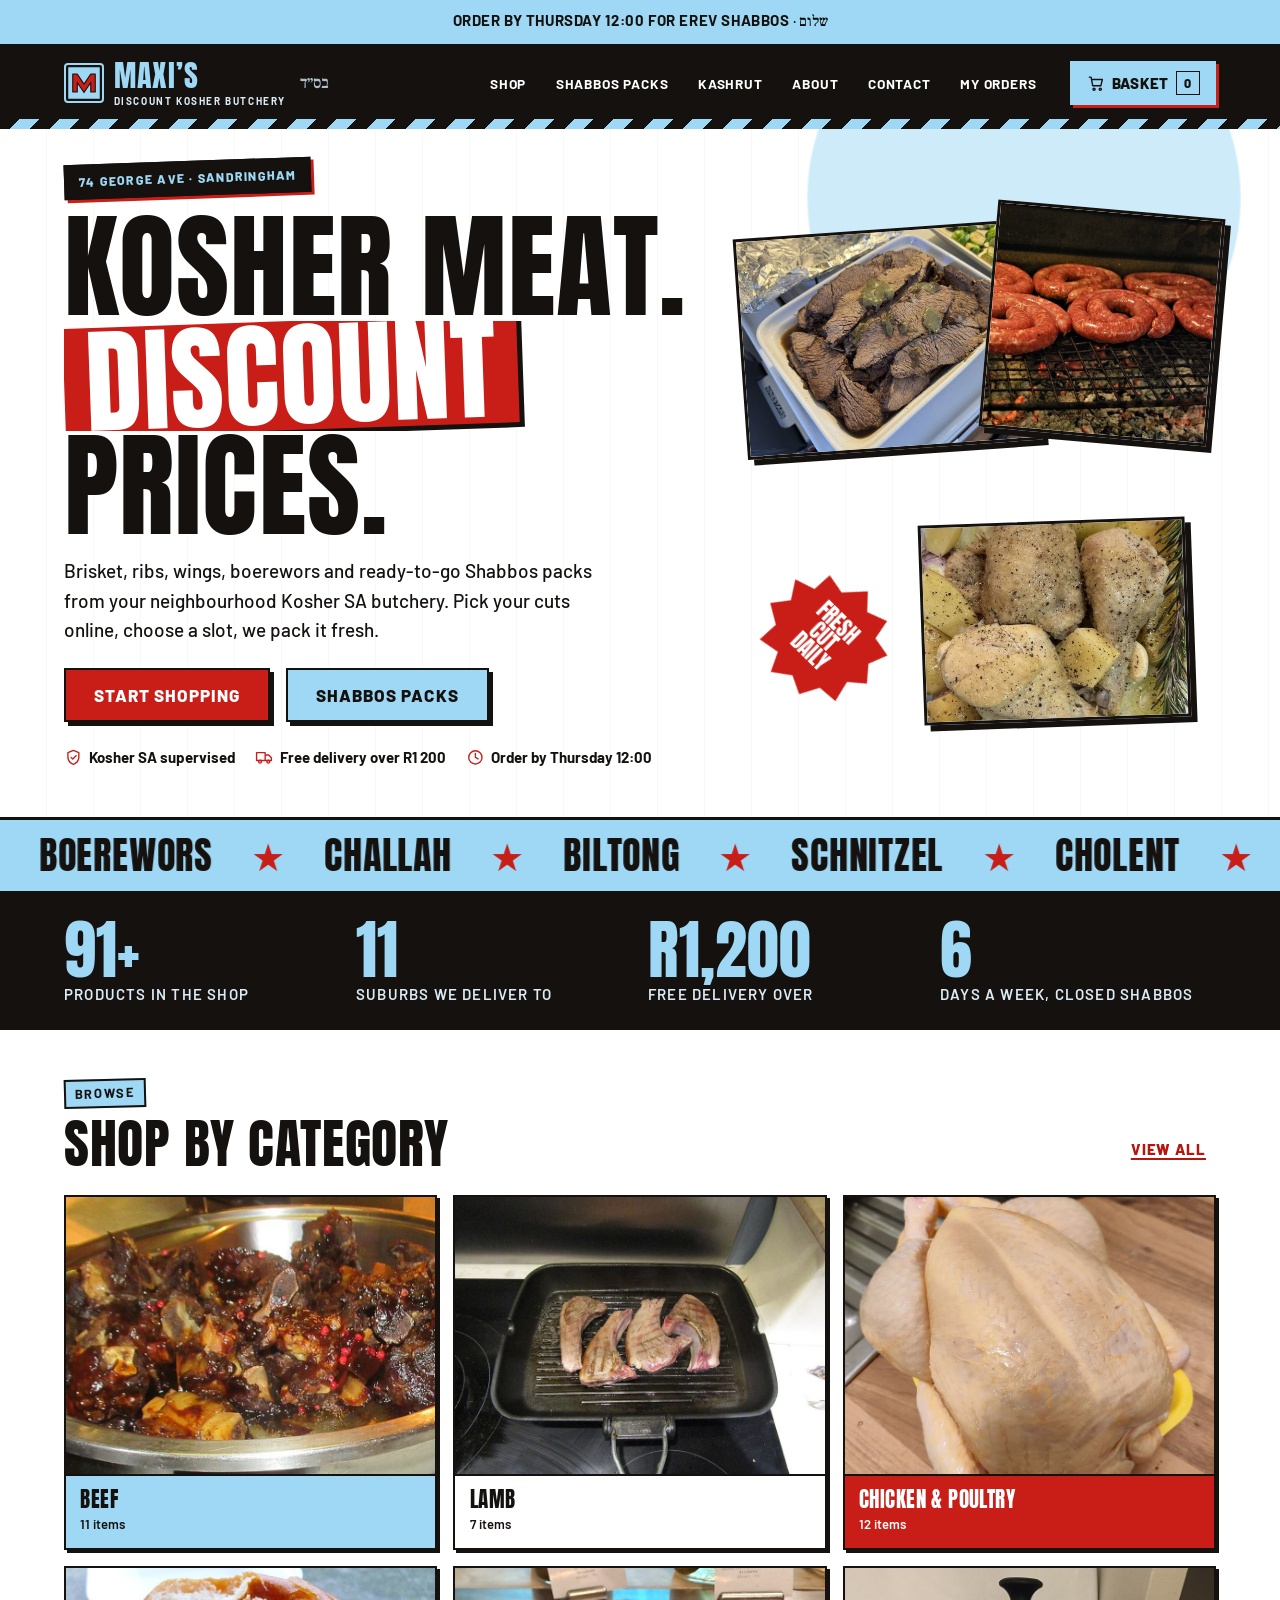
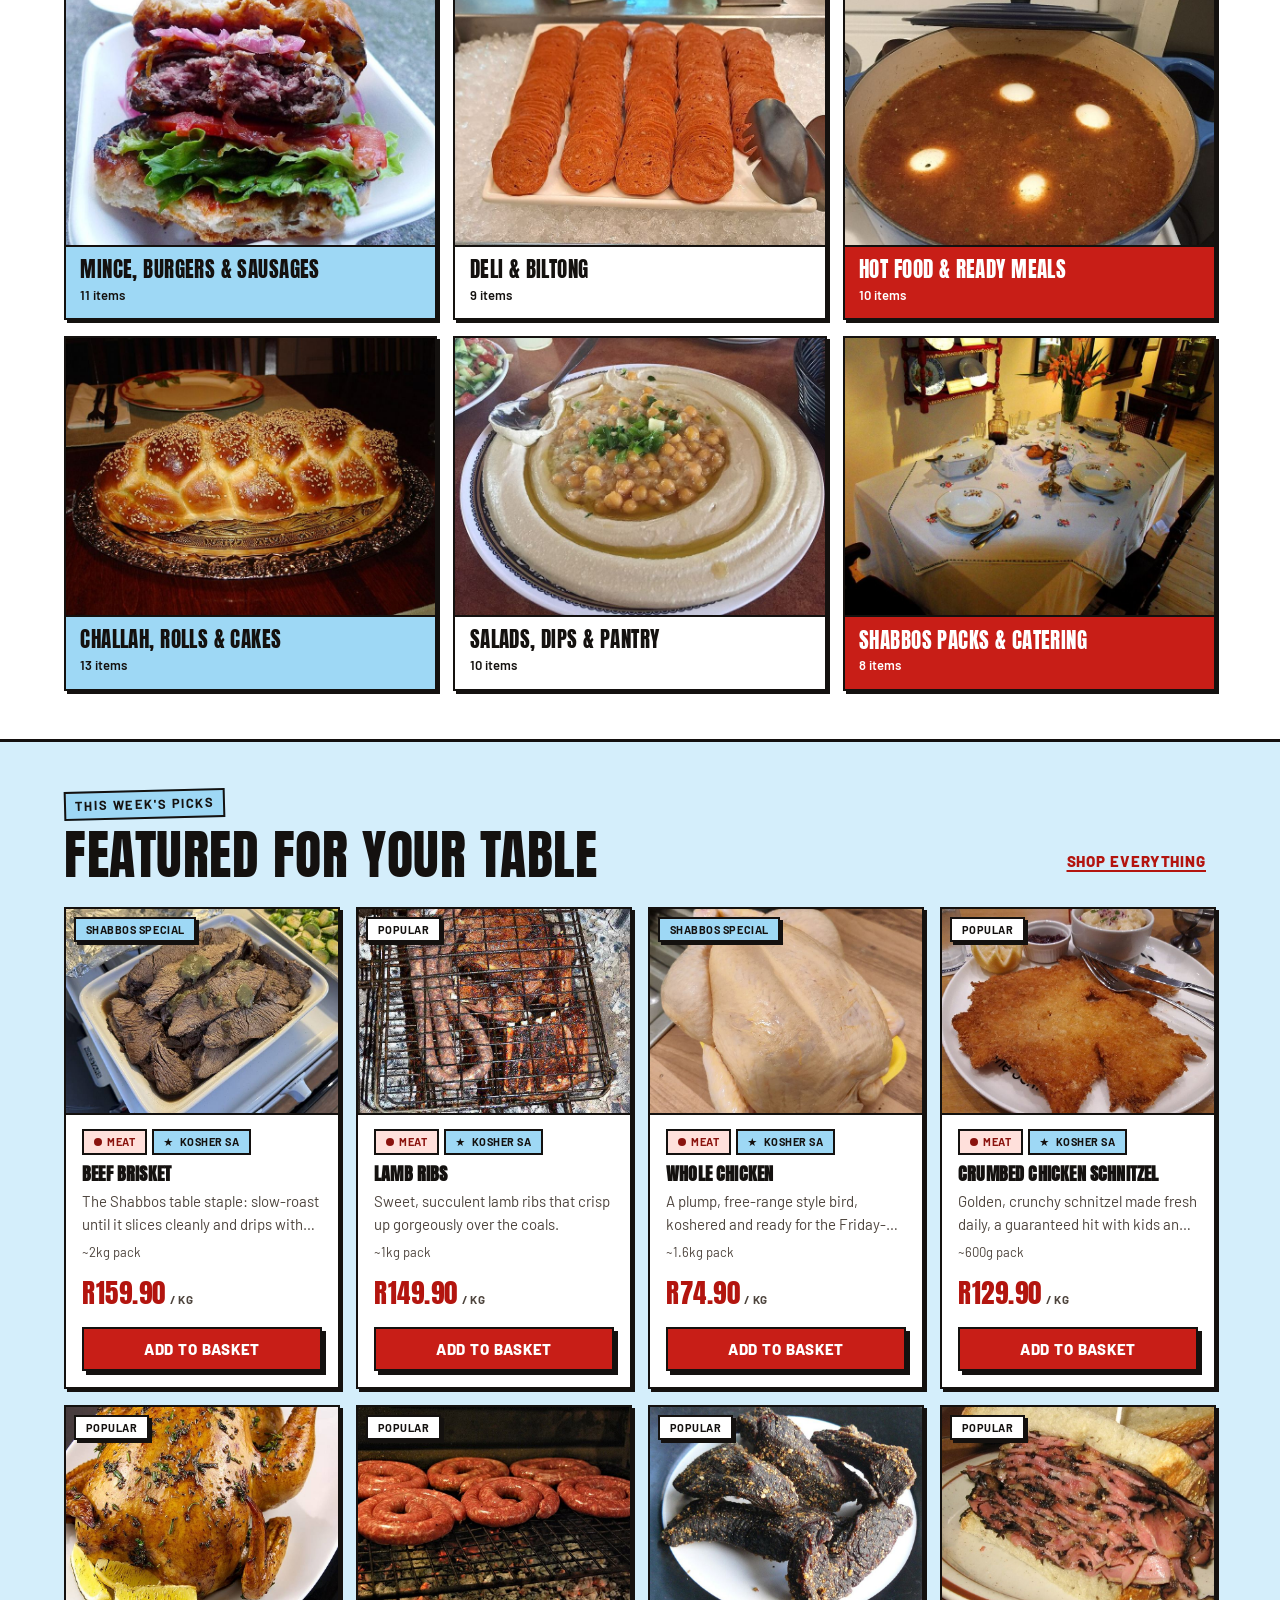
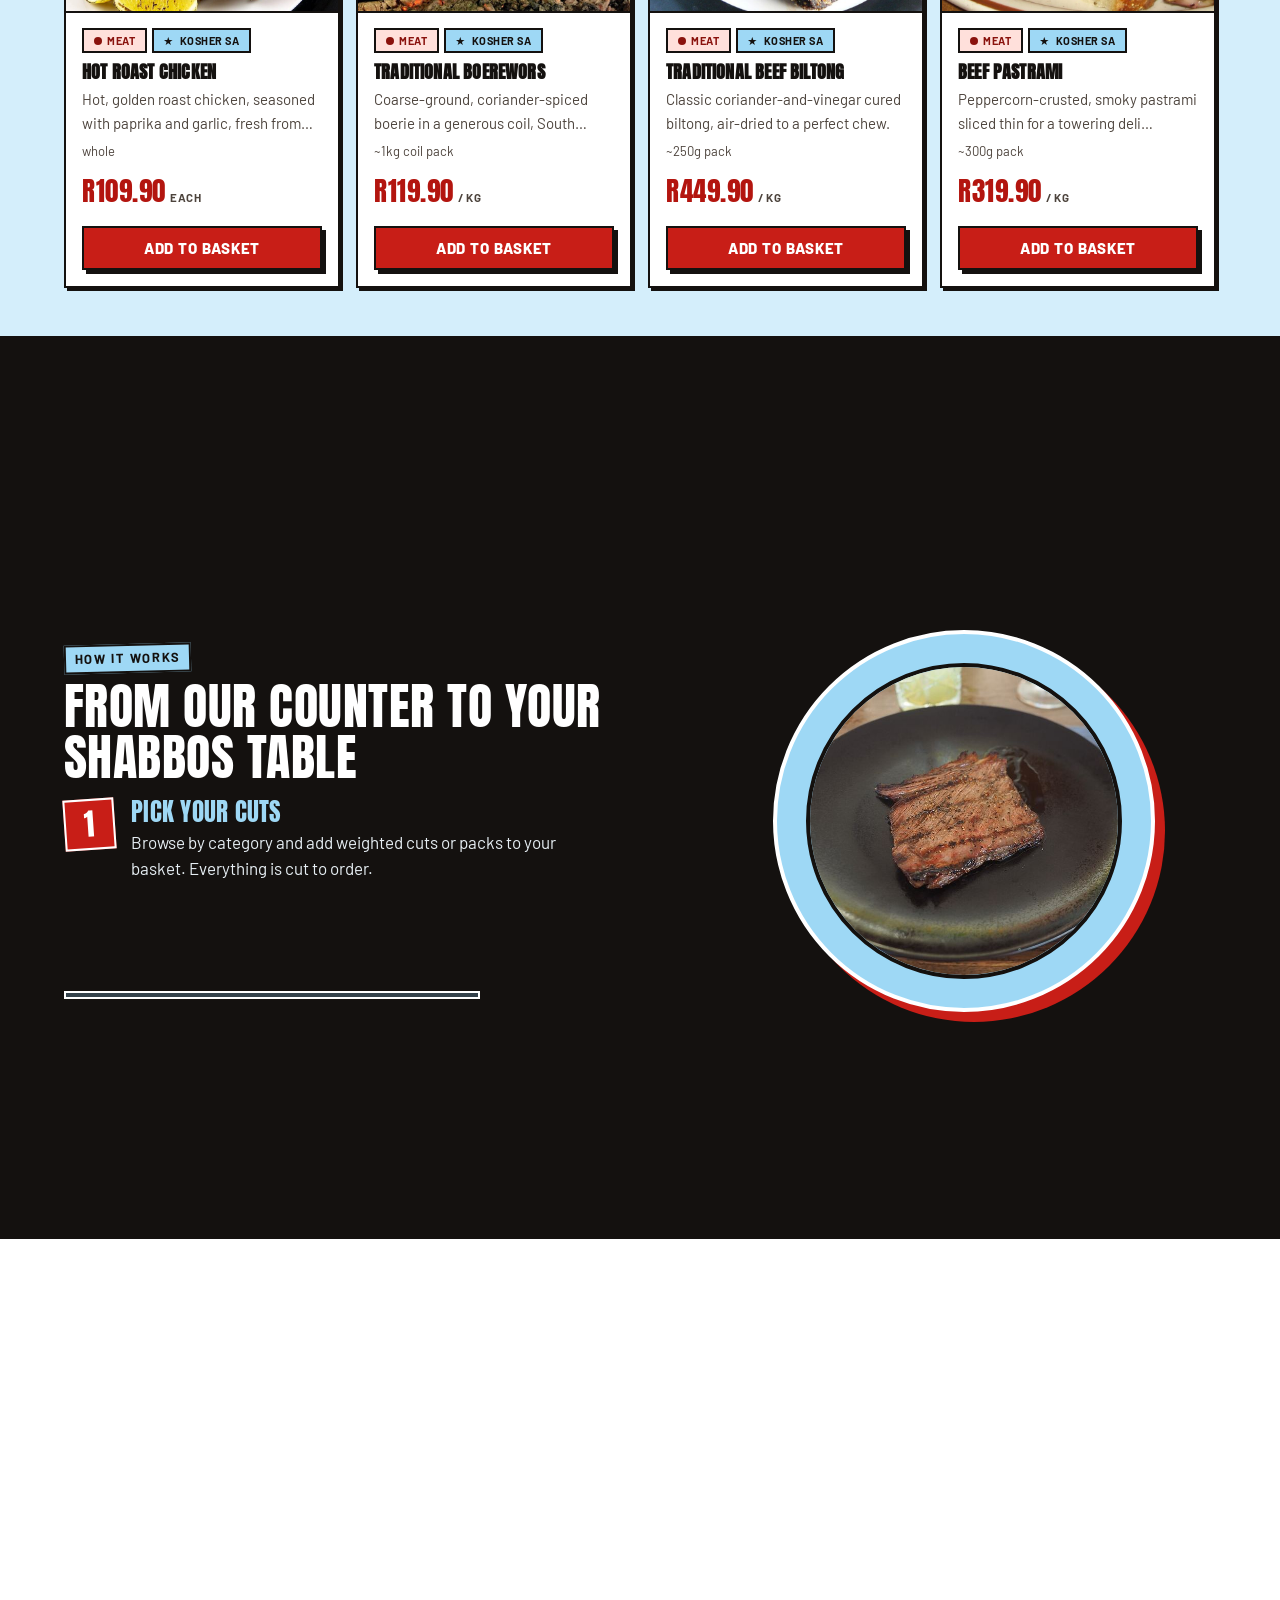
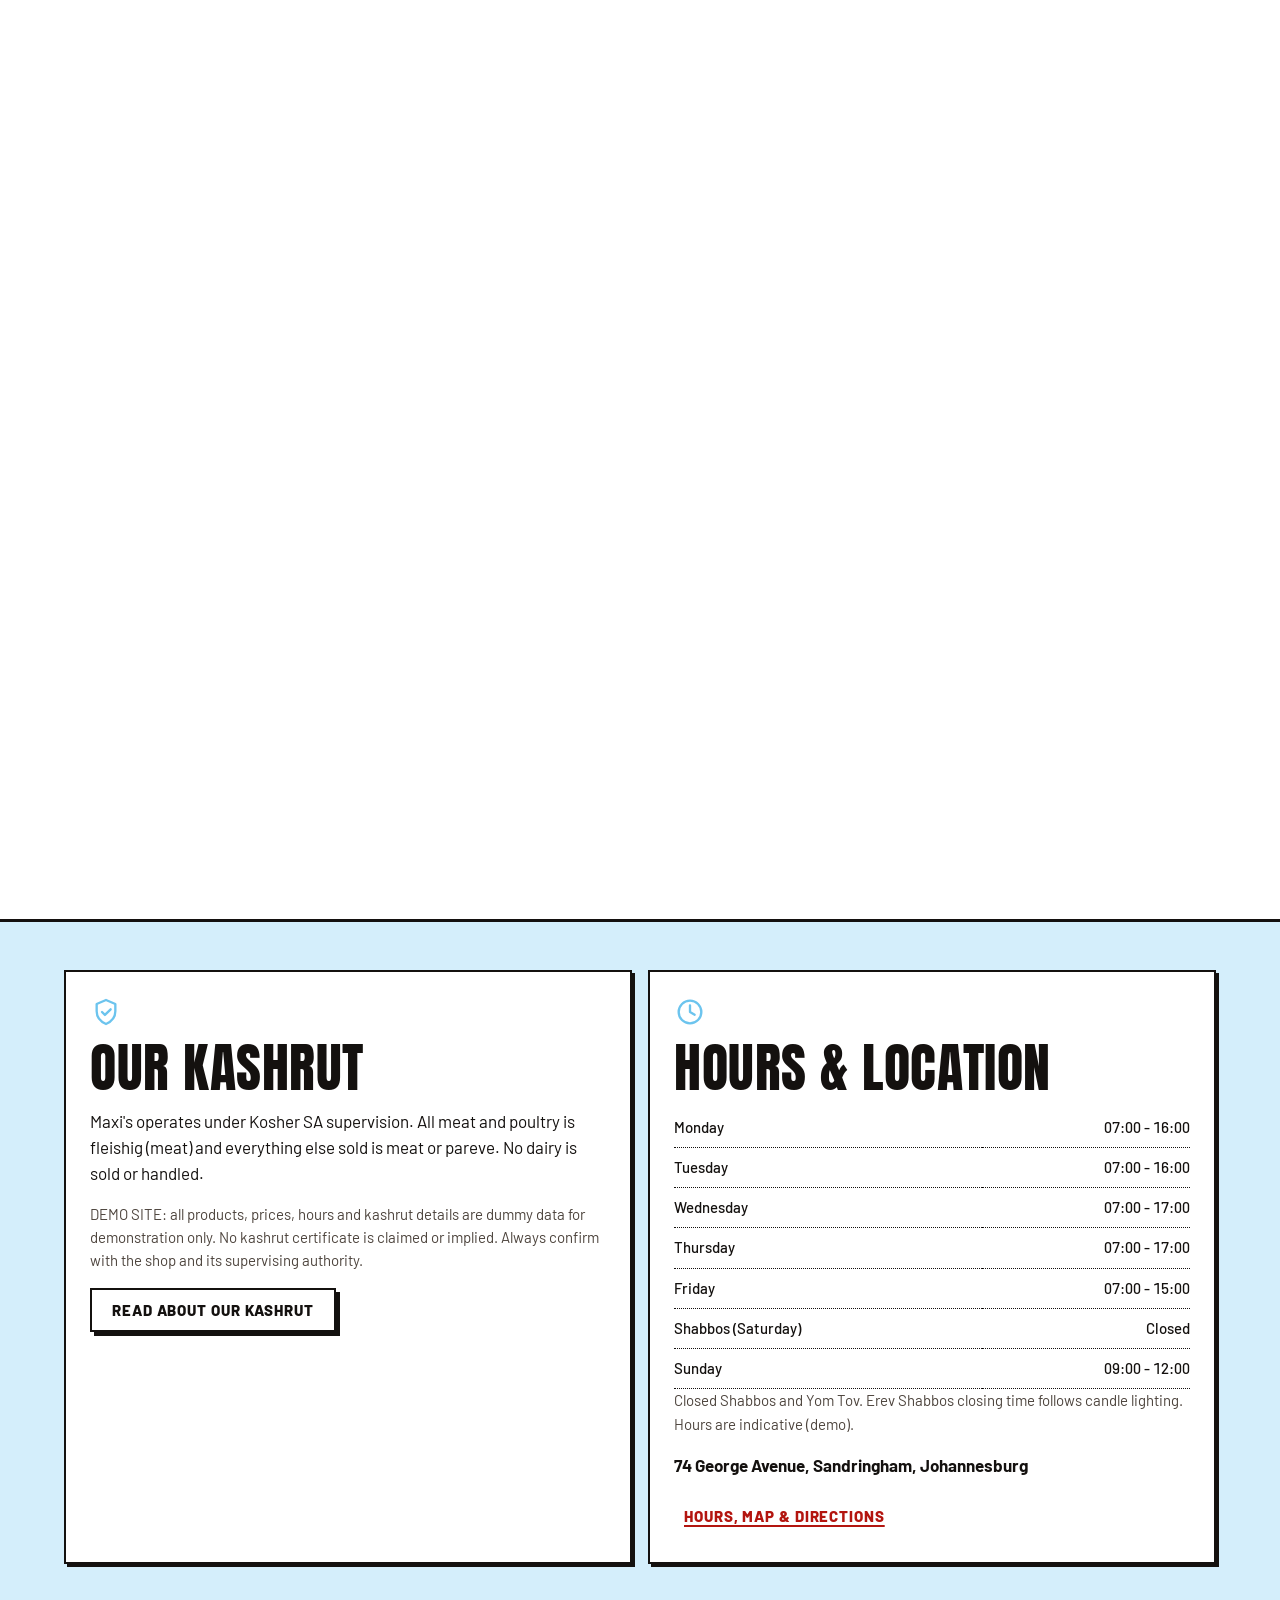
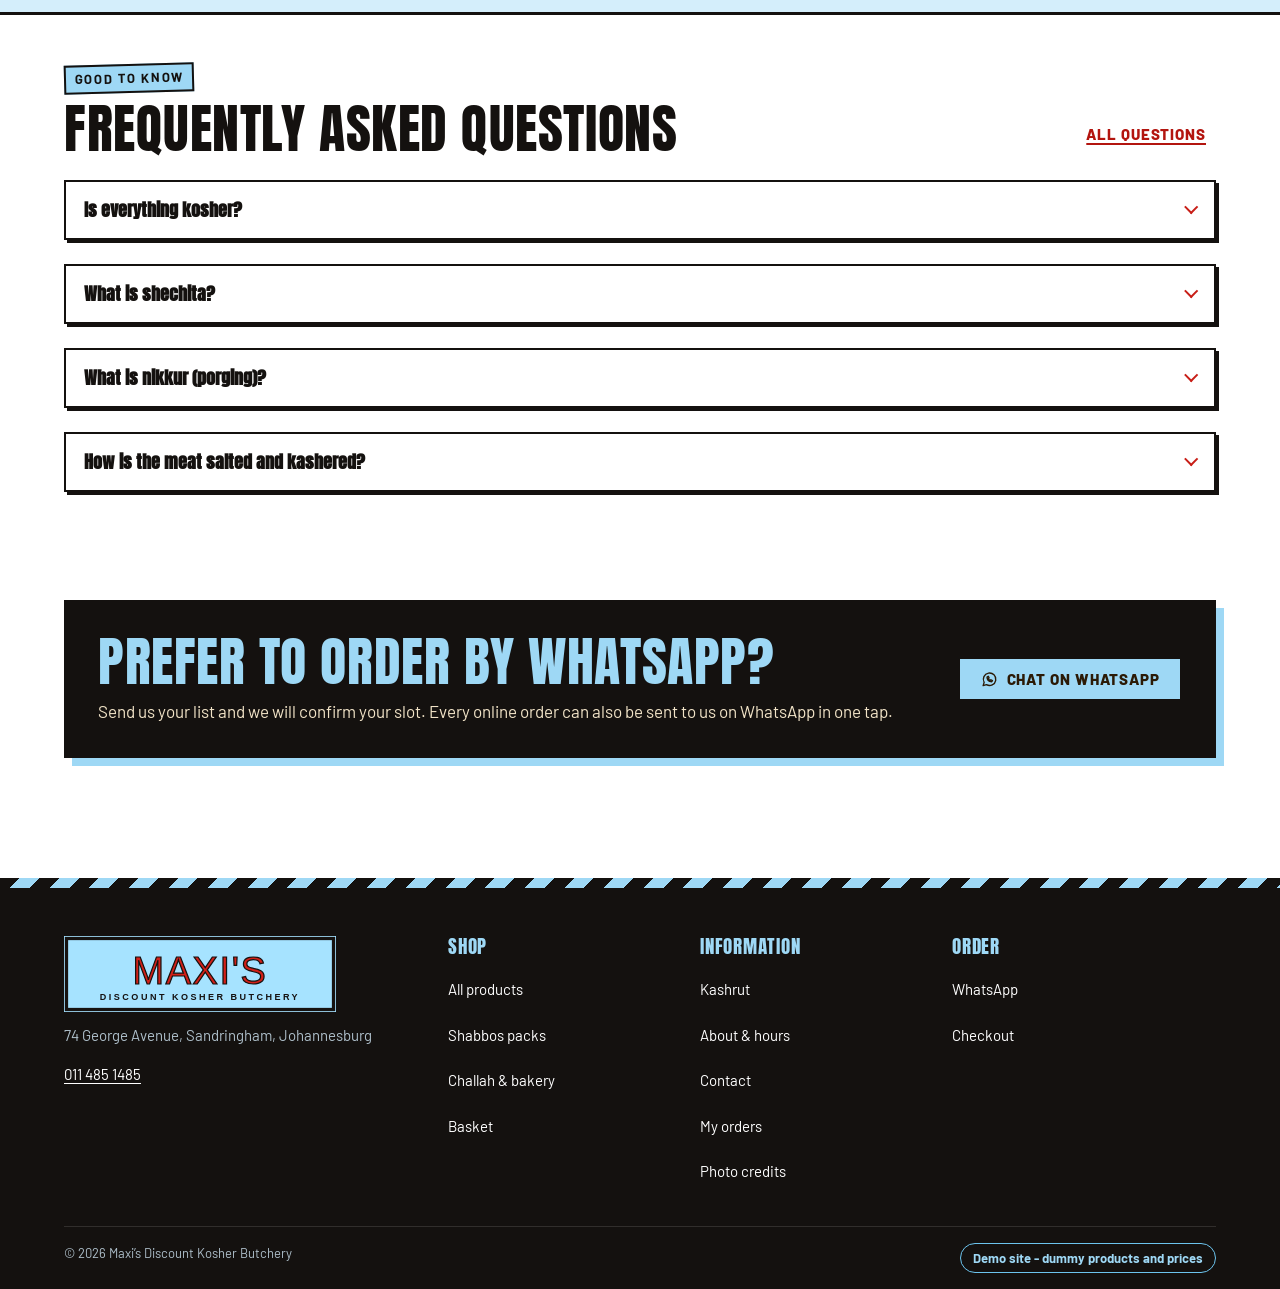
==== commit f5bb4570: "Black/white/light-blue/red palette and pinned scroll scene Co-Authored-By: Claude Sonnet 5.5 <norepl" ====
--- a/index.html
+++ b/index.html
@@ -67,13 +67,28 @@
   <div class="sec-head"><div><span class="eyebrow">This week's picks</span><h2 data-split>Featured for your table</h2></div><a class="btn btn--text" href="shop.html">Shop everything</a></div>
   <ul class="product-grid" data-bind="featured" data-limit="8" data-stagger></ul></div></section>
 
-<section class="section"><div class="container">
-  <div class="sec-head"><div><span class="eyebrow">How it works</span><h2 data-split>Three steps to Shabbos</h2></div></div>
-  <ol class="mx-steps" data-stagger>
-    <li><span class="mx-steps__n">1</span><h3>Pick your cuts</h3><p>Browse by category, add weighted cuts or packs to your basket. Everything is cut to order.</p></li>
-    <li><span class="mx-steps__n">2</span><h3>Choose a slot</h3><p>Delivery or collection, any day except Shabbos and Yom Tov. Friday orders close Thursday 12:00.</p></li>
-    <li><span class="mx-steps__n">3</span><h3>Send on WhatsApp</h3><p>We open WhatsApp with your order filled in. We confirm the final weight and total.</p></li>
-  </ol></div></section>
+<section class="mx-scene" aria-labelledby="scene-title">
+  <div class="mx-scene__inner container">
+    <div class="mx-scene__text">
+      <span class="eyebrow">How it works</span>
+      <h2 id="scene-title">From our counter to your Shabbos table</h2>
+      <ol class="mx-scene__chapters">
+        <li class="mx-ch"><span class="mx-ch__n">1</span><h3>Pick your cuts</h3><p>Browse by category and add weighted cuts or packs to your basket. Everything is cut to order.</p></li>
+        <li class="mx-ch"><span class="mx-ch__n">2</span><h3>Choose a slot</h3><p>Delivery or collection, any day except Shabbos and Yom Tov. Friday orders close Thursday 12:00.</p></li>
+        <li class="mx-ch"><span class="mx-ch__n">3</span><h3>Send on WhatsApp</h3><p>We open WhatsApp with your order filled in. We confirm the final weight and total with you.</p></li>
+        <li class="mx-ch"><span class="mx-ch__n">4</span><h3>Enjoy at your table</h3><p>Packed fresh and ready before Shabbos. Challah, brisket and all the trimmings.</p></li>
+      </ol>
+      <div class="mx-scene__progress" aria-hidden="true"><span></span></div>
+    </div>
+    <div class="mx-scene__plate" aria-hidden="true">
+      <div class="mx-scene__disc"></div>
+      <img class="mx-shot" src="assets/photos/steak.jpg" onerror="this.onerror=null;this.src='assets/art/steak.svg'" alt="" width="600" height="450" loading="lazy">
+      <img class="mx-shot" src="assets/photos/shabbos-box.jpg" onerror="this.onerror=null;this.src='assets/art/shabbos-box.svg'" alt="" width="600" height="450" loading="lazy">
+      <img class="mx-shot" src="assets/photos/chicken-whole.jpg" onerror="this.onerror=null;this.src='assets/art/chicken-whole.svg'" alt="" width="600" height="450" loading="lazy">
+      <img class="mx-shot" src="assets/photos/challah.jpg" onerror="this.onerror=null;this.src='assets/art/challah.svg'" alt="" width="600" height="450" loading="lazy">
+    </div>
+  </div>
+</section>
 
 <section class="section section--alt"><div class="container"><div class="info-grid info-grid--2">
   <div class="info-card"><svg class="icon" aria-hidden="true"><use href="assets/icons.svg#shield"/></svg><h2>Our kashrut</h2><p data-text="kashrut.statement"></p><p class="text-sm muted" data-text="kashrut.disclaimer"></p><a class="btn btn--secondary" href="kashrut.html">Read about our kashrut</a></div>
--- a/css/tokens.css
+++ b/css/tokens.css
@@ -1,4 +1,4 @@
-/* Maxi's Discount Kosher Butchery - design tokens. Butcher-paper cream, signal red, price-tag yellow, ink black. Light only (bold flyer look). */
+/* Maxi's Discount Kosher Butchery - design tokens. White, signal red, light blue, ink black (matches the shop logo). Light only (bold flyer look). */
 :root {
   /* brand */
   --burgundy-900: #4A0B08;
@@ -7,11 +7,11 @@
   --burgundy-600: #A8140E;
   --burgundy-500: #E23A2E;
   --burgundy-100: #FFE0DB;
-  --brass-700: #6B4E00;      /* brass as TEXT on cream (AA) */
-  --brass-600: #8F6A00;
-  --brass-500: #F2B705;      /* brass as DECORATION */
-  --brass-400: #FFD21F;
-  --brass-200: #FFEFA8;
+  --brass-700: #0B5A86;      /* brass as TEXT on cream (AA) */
+  --brass-600: #1479AE;
+  --brass-500: #6CC4EE;      /* brass as DECORATION */
+  --brass-400: #9ED8F5;
+  --brass-200: #DDF2FC;
   --herb-700: #14573A;
   --herb-600: #1B6B43;
   --herb-100: #E3EFDC;
@@ -20,14 +20,14 @@
   --char-500: #6B625B;
 
   /* semantic - light */
-  --bg: #F6EFE0;
-  --bg-alt: #FFE98A;
+  --bg: #FFFFFF;
+  --bg-alt: #D4EEFB;
   --surface: #FFFFFF;
-  --surface-2: #F1E7CF;
+  --surface-2: #EAF5FB;
   --ink: var(--char-900);
   --ink-2: #4D443D;          /* 7.0:1 on --bg */
   --ink-inverse: #FFF8EA;
-  --line: #D8CBAE;
+  --line: #CBD9E2;
   --line-strong: #14110F;
   --primary: var(--burgundy-700);
   --primary-hover: var(--burgundy-600);
@@ -35,28 +35,28 @@
   --primary-text: #B3150F; /* primary used as TEXT colour */
   --primary-soft: var(--burgundy-100);
   --accent: var(--brass-500);
-  --accent-ink: #6B4E00;
+  --accent-ink: #0B5A86;
   --accent-soft: var(--brass-200);
   --pareve: var(--herb-600);
   --pareve-bg: var(--herb-100);
   --meat: var(--burgundy-700);
   --meat-bg: var(--burgundy-100);
   --success: #2F6B3A;
-  --warn-bg: #FBE9BE;
+  --warn-bg: #FCE9C4;
   --warn-ink: #5C3F06;
   --danger: #A3202E;
   --focus: #1F5FBF;
   --overlay: rgba(36, 22, 24, .55);
-  --announce-bg: #FFD21F;
+  --announce-bg: #9ED8F5;
   --announce-ink: #14110F;
   --footer-bg: #14110F;
-  --footer-ink: #F6EFE0;
-  --footer-ink-2: #BDB3A3;
-  --skeleton-a: #E9DDC2;
-  --skeleton-b: #F6EFE0;
+  --footer-ink: #F2F8FC;
+  --footer-ink-2: #AEBFCA;
+  --skeleton-a: #E1ECF3;
+  --skeleton-b: #F2F8FC;
 
   /* geometric border motif (fine lattice, neutral) */
-  --motif: repeating-linear-gradient(135deg,#14110F 0 14px,#FFD21F 14px 28px);
+  --motif: repeating-linear-gradient(135deg,#14110F 0 14px,#9ED8F5 14px 28px);
   --pattern: none;
 
   /* type */
--- a/css/maxis.css
+++ b/css/maxis.css
@@ -1,4 +1,4 @@
-/* maxis.css - Maxi's look: bold discount-flyer. Hard black edges, offset shadows, condensed caps, price-tag yellow.
+/* maxis.css - Maxi's look: bold discount-flyer. Hard black edges, offset shadows, condensed caps, light blue.
    Loaded after the shared component CSS, so it overrides shape and type without touching layout. */
 
 /* ---- Lenis ---- */
@@ -27,20 +27,20 @@
 .brand { color: #fff; }
 .brand__mark { border-radius: 4px; border: 2px solid var(--brass-400); background: var(--brass-400); }
 .brand__name { font-family: var(--font-display); font-weight: 400; font-size: 1.9rem; letter-spacing: .03em; text-transform: uppercase; color: var(--brass-400); font-variation-settings: normal; }
-.brand__sub { color: #E8DFCF; }
-.bsd { color: #BDB3A3; }
+.brand__sub { color: #DCEBF4; }
+.bsd { color: #AEBFCA; }
 .nav__link { color: #fff; border-radius: 0; text-transform: uppercase; letter-spacing: .06em; font-weight: 700; font-size: .85rem; }
 .nav__link:hover { background: transparent; color: var(--brass-400); }
 .nav__link[aria-current="page"] { background: var(--brass-400); color: var(--ink); }
 .icon-btn { color: #fff; }
-.icon-btn:hover { background: #2a2420; }
+.icon-btn:hover { background: #26323A; }
 .nav-toggle__bars, .nav-toggle__bars::before, .nav-toggle__bars::after { background: #fff; }
 .cart-btn { background: var(--brass-400); color: var(--ink); border: 2px solid var(--brass-400); border-radius: 0; font-weight: 800; text-transform: uppercase; letter-spacing: .05em; box-shadow: 3px 3px 0 var(--primary); }
 .cart-btn:hover { background: #fff; }
 .cart-btn__count { background: var(--ink); color: #fff; border-radius: 0; }
 .motif-bar { height: 10px; }
 .mobile-menu { background: var(--ink); color: #fff; }
-.mobile-menu__link { color: #fff; font-family: var(--font-display); text-transform: uppercase; font-size: 1.6rem; letter-spacing: .03em; border-bottom: 1px solid #3a332e; }
+.mobile-menu__link { color: #fff; font-family: var(--font-display); text-transform: uppercase; font-size: 1.6rem; letter-spacing: .03em; border-bottom: 1px solid #34424B; }
 .mobile-menu__link[aria-current="page"] { color: var(--brass-400); background: transparent; }
 
 /* ---- buttons, inputs, chips ---- */
@@ -53,7 +53,7 @@
 .btn--ghost:hover, .btn--text:hover { box-shadow: none; transform: none; }
 .btn--text { --btn-ink: var(--primary-text); text-decoration-thickness: 2px; }
 .btn--gold { --btn-bg: var(--brass-400); --btn-ink: var(--ink); }
-.btn--gold:hover { --btn-bg: #FFE46B; }
+.btn--gold:hover { --btn-bg: #C4E8FA; }
 .btn--whatsapp { --btn-bg: #12703D; }
 .chip, .select, .input, .qty, .field input, .field select, .field textarea, .search .input { border-radius: 0; border-width: 2px; border-color: var(--ink); }
 .chip { font-weight: 700; text-transform: uppercase; letter-spacing: .04em; font-size: .8rem; background: #fff; }
@@ -139,7 +139,7 @@
 .mx-stats__list { list-style: none; margin: 0 auto; padding: var(--s-5) var(--gutter); max-width: var(--container); display: grid; grid-template-columns: repeat(2, 1fr); gap: var(--s-5) var(--s-4); }
 .mx-stats__list li { display: grid; gap: .1rem; }
 .mx-stats__list strong { font-family: var(--font-display); font-weight: 400; font-size: clamp(2.4rem, 1.6rem + 3vw, 4rem); line-height: 1; color: var(--brass-400); }
-.mx-stats__list span:not([data-countup]) { font-size: var(--fs-sm); text-transform: uppercase; letter-spacing: .08em; font-weight: 600; color: #E8DFCF; }
+.mx-stats__list span:not([data-countup]) { font-size: var(--fs-sm); text-transform: uppercase; letter-spacing: .08em; font-weight: 600; color: #DCEBF4; }
 @media (min-width: 52em) { .mx-stats__list { grid-template-columns: repeat(4, 1fr); } }
 
 /* ---- steps ---- */
@@ -159,3 +159,35 @@
 @media (prefers-reduced-motion: reduce) {
   .product-card:hover, .cat-tile:hover { transform: none; }
 }
+
+/* ---- pinned scroll scene ---- (default = plain stacked list; .is-pinned is added by fx.js when motion is allowed) */
+.mx-scene { background: var(--ink); color: #fff; border-block: 3px solid var(--ink); overflow: hidden; }
+.mx-scene__inner { display: grid; gap: var(--s-6); padding-block: var(--s-7); align-items: center; }
+.mx-scene .eyebrow { background: var(--brass-400); }
+.mx-scene h2 { color: #fff; }
+.mx-scene__chapters { list-style: none; margin: 0; padding: 0; display: grid; gap: var(--s-4); }
+.mx-ch { position: relative; padding-left: 4.2rem; }
+.mx-ch h3 { color: var(--brass-400); margin-bottom: .25rem; }
+.mx-ch p { margin: 0; color: #E6EEF3; max-width: 30rem; }
+.mx-ch__n { position: absolute; left: 0; top: 0; width: 3.2rem; height: 3.2rem; display: grid; place-items: center; background: var(--primary); color: #fff; font-family: var(--font-display); font-size: 1.9rem; transform: rotate(-4deg); border: 2px solid #fff; }
+.mx-scene__progress { display: none; }
+.mx-scene__plate { position: relative; justify-self: center; width: min(100%, 26rem); aspect-ratio: 1; }
+.mx-scene__disc { position: absolute; inset: 4%; border-radius: 50%; background: var(--brass-400); border: 4px solid #fff; box-shadow: 10px 10px 0 var(--primary); }
+.mx-shot { position: absolute; inset: 12%; width: 76%; height: 76%; object-fit: cover; border-radius: 50%; border: 4px solid var(--ink); }
+.mx-shot:not(:first-of-type) { display: none; }
+@media (min-width: 52em) { .mx-scene__inner { grid-template-columns: 1.1fr .9fr; } }
+
+.mx-scene.is-pinned { height: 100vh; height: 100svh; }
+.mx-scene.is-pinned .mx-scene__inner { height: 100%; padding-block: calc(var(--header-h) + 1rem) 1.5rem; align-content: center; }
+.mx-scene.is-pinned .mx-scene__chapters { display: block; position: relative; min-height: 11rem; margin-block: var(--s-4); }
+.mx-scene.is-pinned .mx-ch { position: absolute; inset: 0 0 auto 0; }
+.mx-scene.is-pinned .mx-ch__n { position: absolute; }
+.mx-scene.is-pinned .mx-shot { display: block; }
+.mx-scene.is-pinned .mx-scene__progress { display: block; height: 8px; background: #34424B; border: 2px solid #fff; max-width: 26rem; }
+.mx-scene.is-pinned .mx-scene__progress span { display: block; height: 100%; background: var(--primary); transform: scaleX(0); transform-origin: left; }
+.mx-scene.is-pinned h2 { font-size: clamp(1.8rem, 1.2rem + 2.4vw, 3.2rem); }
+@media (max-width: 51.99em) {
+  .mx-scene.is-pinned .mx-scene__inner { gap: var(--s-4); }
+  .mx-scene.is-pinned .mx-scene__plate { width: min(62vw, 15rem); }
+  .mx-scene.is-pinned .mx-scene__chapters { min-height: 9.5rem; }
+}
